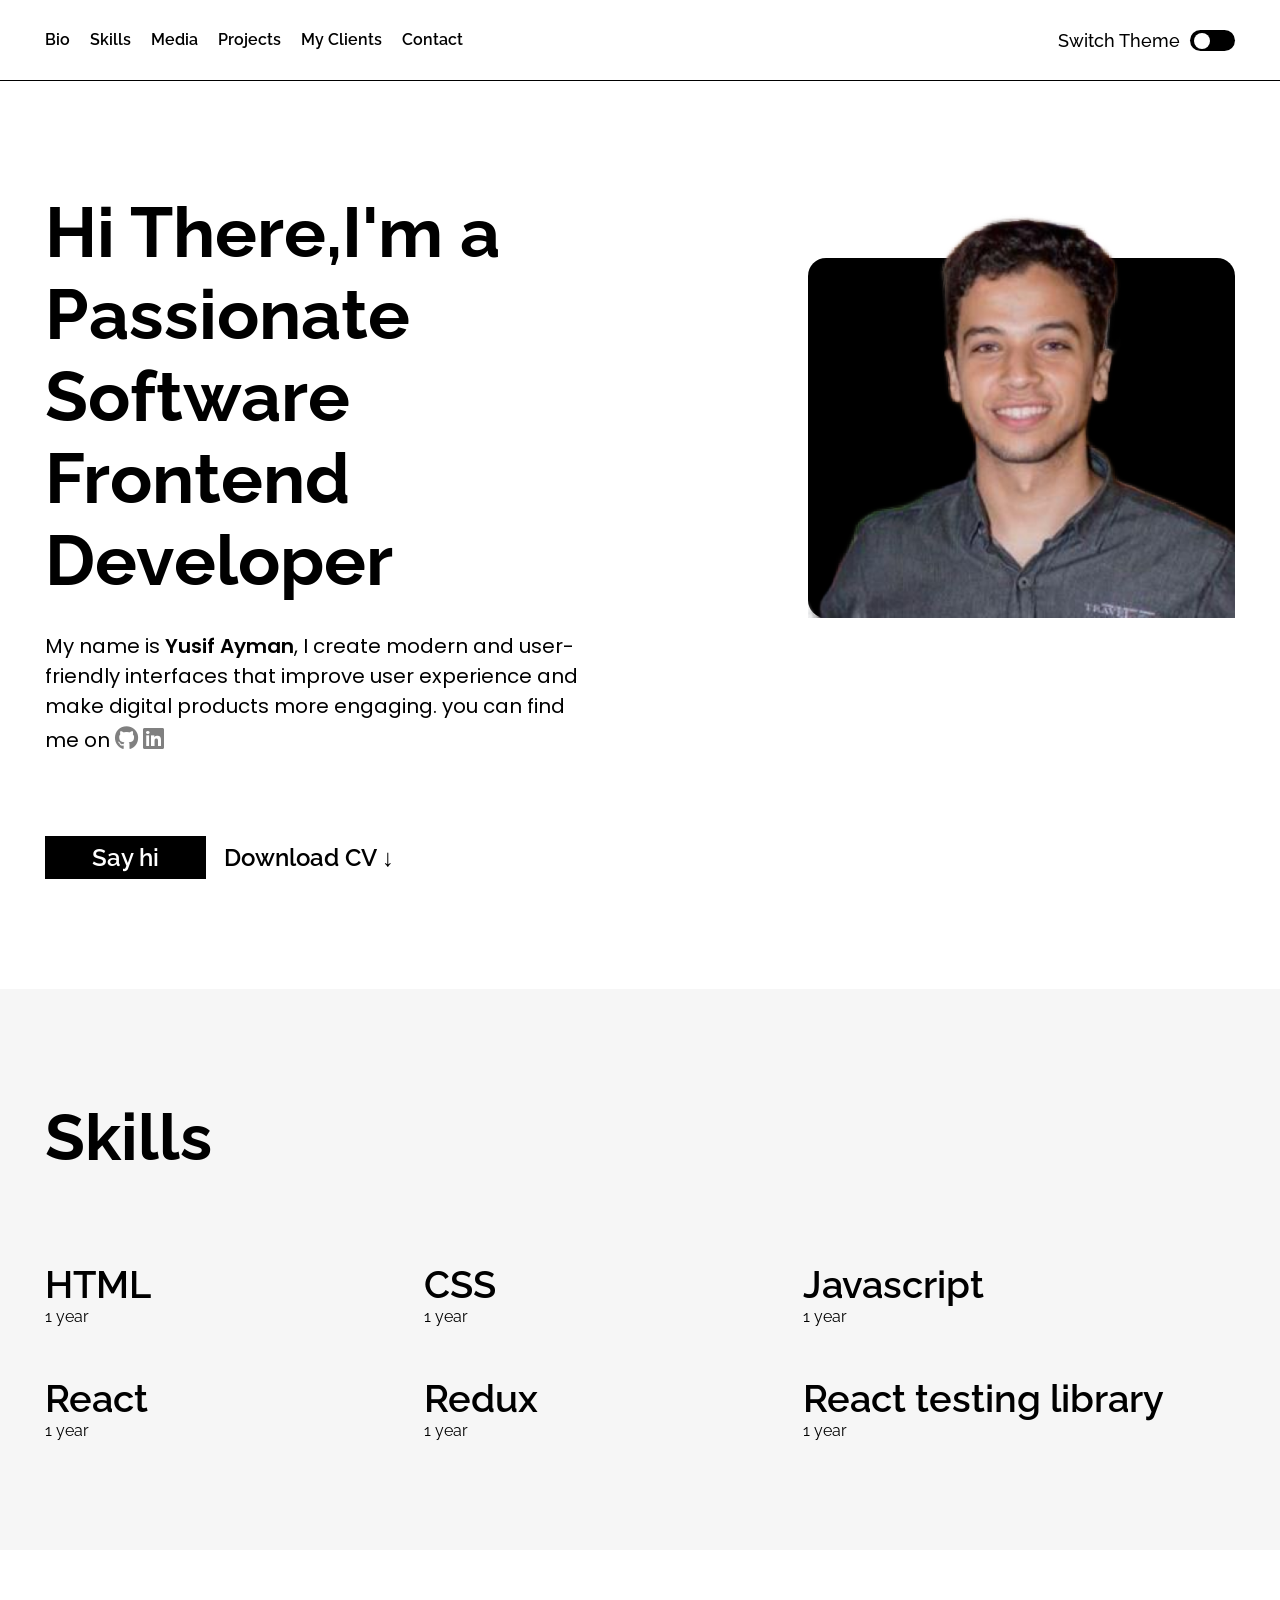
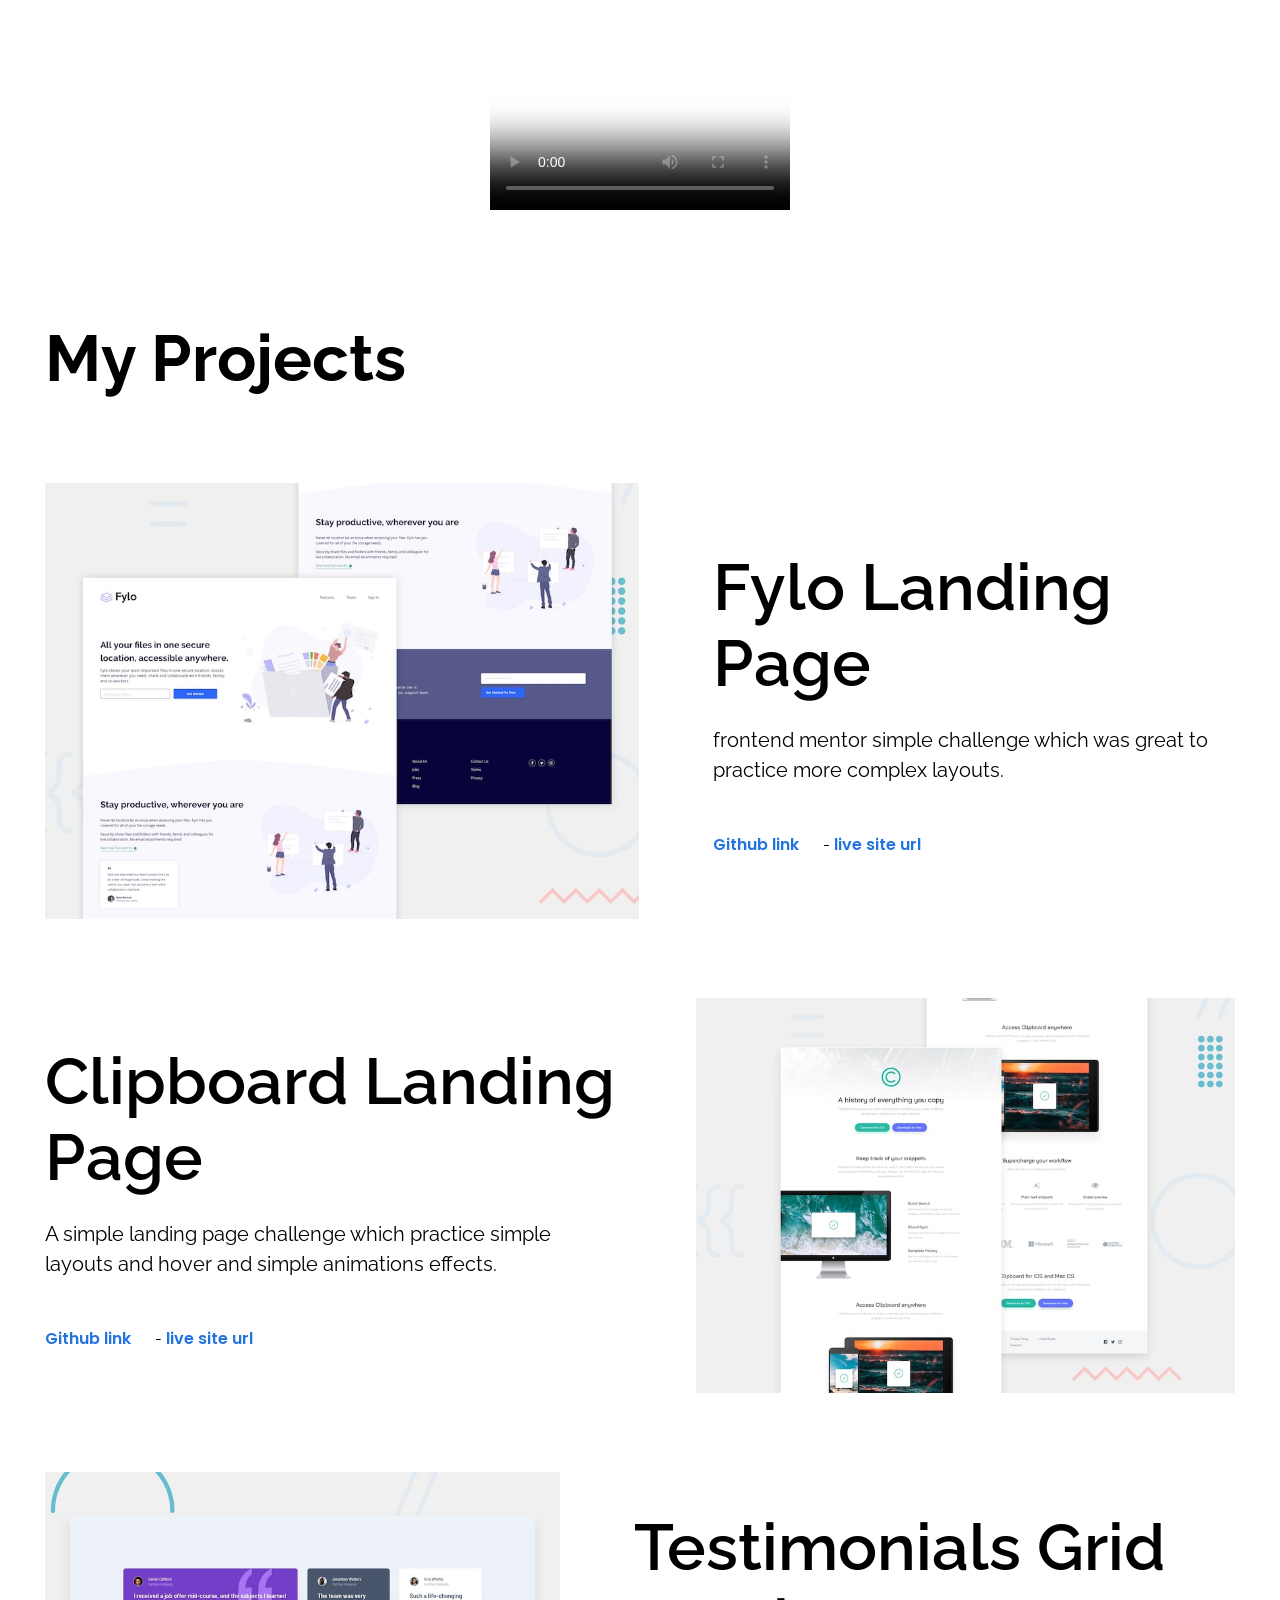
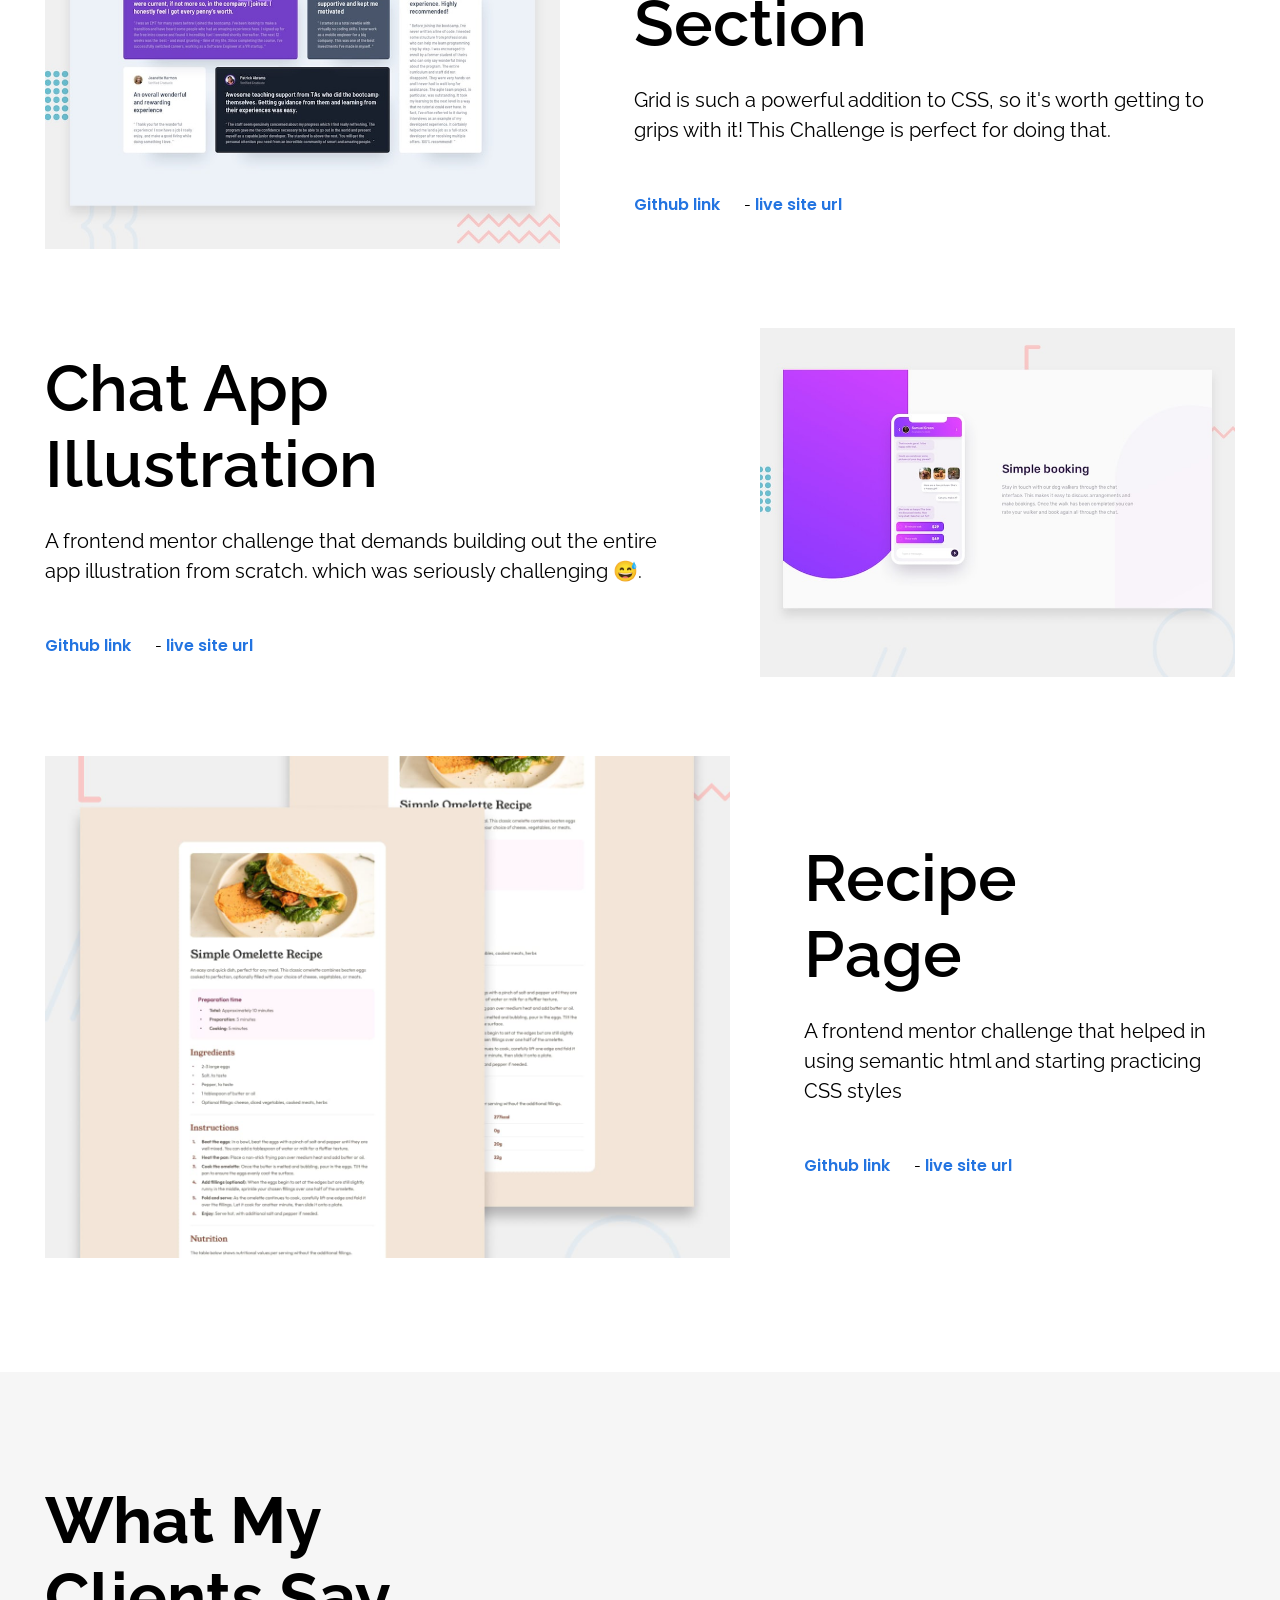
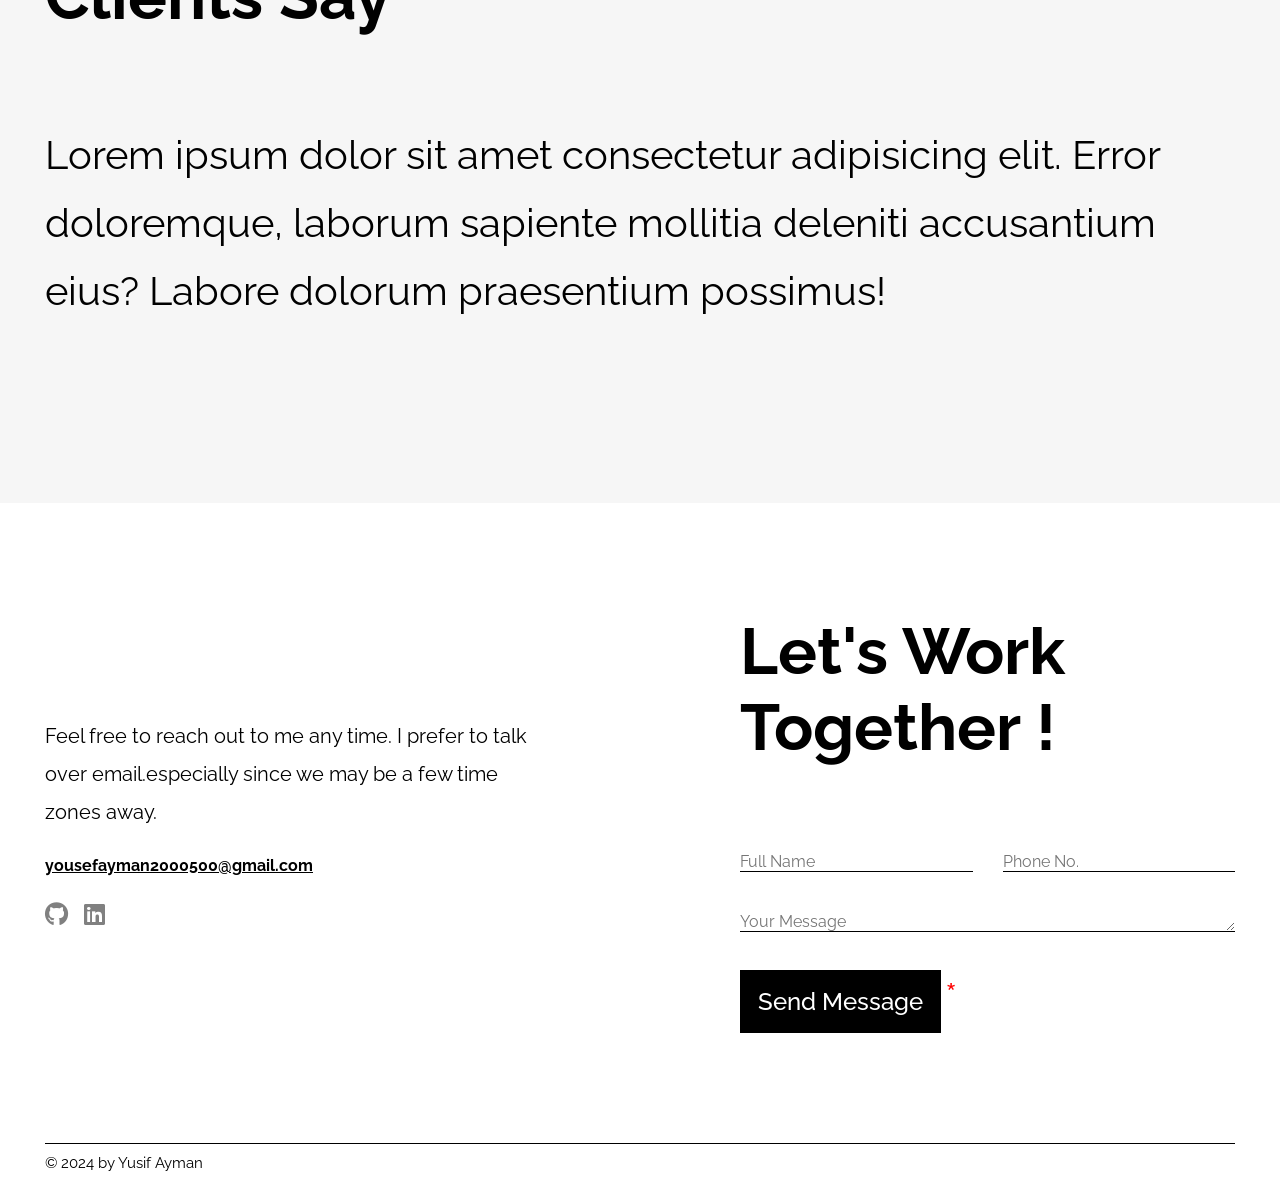
==== index.html @ 58605117 "updating the projects" ====
<!DOCTYPE html>
<html lang="en">
  <head>
    <meta charset="UTF-8" />
    <meta name="viewport" content="width=device-width, initial-scale=1.0" />
    <!-- Google fonts  -->
    <link
      href="https://fonts.googleapis.com/css2?family=Poppins:wght@400;600&family=Raleway:wght@400;500;600;700&display=swap"
      rel="stylesheet"
    />
    <!-- Font Awesome -->
    <link
      rel="stylesheet"
      href="https://cdnjs.cloudflare.com/ajax/libs/font-awesome/6.0.0-beta3/css/all.min.css"
    />
    <link rel="stylesheet" href="./styles/style.css" />
    <title>Yusif Ayman</title>
  </head>
  <body>
    <div class="container">
      <!-- Background Video Start  -->
      <video class="video__loop" loop autoplay muted>
        <source src="video-loop.mp4" type="video/mp4" />
      </video>
      <!-- Background Video End  -->
      <!-- Header Start  -->
      <div class="header">
        <label for="menu" class="burger-menu">
          <div class="burger-menu__bar"></div>
          <div class="burger-menu__bar"></div>
          <div class="burger-menu__bar"></div>
        </label>
        <input id="menu" class="burger-menu__checkbox" type="checkbox" />
        <nav class="navigation">
          <ul class="navigation__list">
            <li>
              <a class="navigation__link navigation__bio" href="#bio">Bio</a>
            </li>
            <li>
              <a class="navigation__link navigation__skills" href="#skills"
                >Skills</a
              >
            </li>
            <li>
              <a class="navigation__link navigation__media" href="#media"
                >Media</a
              >
            </li>
            <li>
              <a class="navigation__link navigation__projects" href="#projects"
                >Projects</a
              >
            </li>
            <li>
              <a class="navigation__link navigation__clients" href="#clients"
                >My Clients</a
              >
            </li>
            <li>
              <a class="navigation__link navigation__contact" href="#contact"
                >Contact</a
              >
            </li>
          </ul>
        </nav>
        <div class="toggle">
          <h3 class="toggle-title">Switch Theme</h3>
          <input
            type="checkbox"
            name="toggle checkbox"
            id="label"
            class="toggle__checkbox"
          />
          <label for="label" class="toggle__label"></label>
        </div>
      </div>
      <!-- Header End  -->
      <!-- Bio Start -->
      <section id="bio" class="bio section">
        <div class="bio-data">
          <h1 class="bio__heading">
            Hi There,I'm a Passionate Software Frontend Developer
          </h1>
          <p class="bio__objective">
            My name is <span class="bio__name">Yusif Ayman</span>, I create
            modern and user-friendly interfaces that improve user experience and
            make digital products more engaging. you can find me on
            <a
              target="_blank"
              href="https://github.com/Yussif20"
              class="link__github"
            >
              <i class="fab fa-github"></i>
            </a>
            <a
              target="_blank"
              href="https://www.linkedin.com/in/yussif-ayman/"
              class="link__linkedin"
              ><i class="fab fa-linkedin"></i
            ></a>
          </p>
          <div class="bio__buttons">
            <a href="#contact" class="bio__links say-hi-link">Say hi</a>
            <a href="#" class="bio__links find-out-link"
              >Download CV <span class="bio__arrow">↓</span></a
            >
          </div>
        </div>
        <div class="bio__pic-content">
          <img src="images/yussif.png" alt="image of Yusif " class="bio__pic" />
        </div>
      </section>
      <!-- Bio End -->
      <!-- Skills Start -->
      <section id="skills" class="skills section section--with-bg">
        <h2 class="h2__heading">Skills</h2>
        <ul class="skills__list">
          <li class="skills__item">
            <h2 class="skills__title">HTML</h2>
            <span class="Skills__years">1 year</span>
          </li>
          <li class="skills__item">
            <h2 class="skills__title">CSS</h2>
            <span class="Skills__years">1 year</span>
          </li>
          <li class="skills__item">
            <h2 class="skills__title">Javascript</h2>
            <span class="Skills__years">1 year</span>
          </li>
          <li class="skills__item">
            <h2 class="skills__title">React</h2>
            <span class="Skills__years">1 year</span>
          </li>
          <li class="skills__item">
            <h2 class="skills__title">Redux</h2>
            <span class="Skills__years">1 year</span>
          </li>
          <li class="skills__item">
            <h2 class="skills__title">React testing library</h2>
            <span class="Skills__years">1 year</span>
          </li>
        </ul>
      </section>
      <!-- Skills End -->
      <!-- Media Start -->
      <section id="media" class="media section">
        <video class="media__video" poster="images/thumbnail.jpg" controls>
          <source src="/video.mp4" type="video/mp4" />
          Your browser does not support the video tag.
        </video>
      </section>
      <!-- Media End -->
      <!-- Projects Start -->
      <section id="projects" class="projects section">
        <h2 class="h2__heading">My Projects</h2>
        <div class="projects__data">
          <div class="project__data">
            <div class="project__pic-content">
              <img
                src="images/projects/fylo__landing-page.jpg"
                alt="project image"
                class="project__pic"
              />
            </div>
            <div class="project__info">
              <h3 class="project__title">Fylo Landing <br />Page</h3>
              <p class="project__description">
                frontend mentor simple challenge which was great to practice
                more complex layouts.
              </p>
              <a
                href="https://github.com/Yussif20/fylo-landing-page"
                target="_blank"
                class="project__link"
                >Github link</a
              >
              <span>-</span>
              <a
                href="https://yussif20.github.io/fylo-landing-page/"
                target="_blank"
                class="project__link"
                >live site url</a
              >
            </div>
          </div>
          <div class="project__data">
            <div class="project__info">
              <h3 class="project__title">
                Clipboard Landing <br />
                Page
              </h3>
              <p class="project__description">
                A simple landing page challenge which practice simple layouts
                and hover and simple animations effects.
              </p>
              <a
                href="https://github.com/Yussif20/Clipboard_Landing_Page"
                target="_blank"
                class="project__link"
                >Github link</a
              >
              <span>-</span>
              <a
                href="https://clipboard-landing-page-dazai.netlify.app/"
                target="_blank"
                class="project__link"
                >live site url</a
              >
            </div>
            <div class="project__pic-content">
              <img
                src="images/projects/clipboard__landing-page.jpg"
                alt="project image"
                class="project__pic"
              />
            </div>
          </div>
          <div class="project__data">
            <div class="project__pic-content">
              <img
                src="images/projects/testimonials__section.jpg"
                alt="project image"
                class="project__pic"
              />
            </div>
            <div class="project__info">
              <h3 class="project__title">Testimonials Grid <br />Section</h3>
              <p class="project__description">
                Grid is such a powerful addition to CSS, so it's worth getting
                to grips with it! This Challenge is perfect for doing that.
              </p>
              <a
                href="https://github.com/Yussif20/testimonials-grid-section"
                target="_blank"
                class="project__link"
                >Github link</a
              >
              <span>-</span>
              <a
                href="https://yussif20.github.io/testimonials-grid-section/"
                target="_blank"
                class="project__link"
                >live site url</a
              >
            </div>
          </div>
          <div class="project__data">
            <div class="project__info">
              <h3 class="project__title">
                Chat App <br />
                Illustration
              </h3>
              <p class="project__description">
                A frontend mentor challenge that demands building out the entire
                app illustration from scratch. which was seriously challenging
                😅.
              </p>
              <a
                href="https://github.com/Yussif20/chat-app-illustration"
                target="_blank"
                class="project__link"
                >Github link</a
              >
              <span>-</span>
              <a
                href="https://yussif20.github.io/chat-app-illustration/"
                target="_blank"
                class="project__link"
                >live site url</a
              >
            </div>
            <div class="project__pic-content">
              <img
                src="images/projects/chat__app.jpg"
                alt="project image"
                class="project__pic"
              />
            </div>
          </div>
          <div class="project__data">
            <div class="project__pic-content">
              <img
                src="images/projects/recipe__page.jpg"
                alt="project image"
                class="project__pic"
              />
            </div>
            <div class="project__info">
              <h3 class="project__title">Recipe <br />Page</h3>
              <p class="project__description">
                A frontend mentor challenge that helped in using semantic html
                and starting practicing CSS styles
              </p>
              <a
                href="https://github.com/Yussif20/Recipe_page"
                target="_blank"
                class="project__link"
                >Github link</a
              >
              <span>-</span>
              <a
                href="https://recipe-page-dazai.netlify.app/"
                target="_blank"
                class="project__link"
                >live site url</a
              >
            </div>
          </div>
        </div>
      </section>
      <!-- Projects End -->
      <!--  Clients Start -->
      <section id="clients" class="clients section section--with-bg">
        <h2 class="h2__heading">What My <br />Clients Say</h2>
        <div class="clients__opinions">
          <div class="clients__wrapper">
            <p class="clients__opinion">
              Lorem ipsum dolor sit amet consectetur adipisicing elit. Error
              doloremque, laborum sapiente mollitia deleniti accusantium eius?
              Labore dolorum praesentium possimus!
            </p>
            <p class="clients__opinion">
              Lorem ipsum dolor sit amet consectetur adipisicing elit.
              Consequuntur animi, delectus laudantium officia, repudiandae
              inventore omnis sunt saepe debitis eos minima, porro eum mollitia
              ex.
            </p>
            <p class="clients__opinion">
              Lorem ipsum dolor sit amet consectetur adipisicing elit. Optio
              ullam ex at temporibus, eius accusantium, reiciendis obcaecati
              esse possimus, non numquam sunt voluptate. Repudiandae laboriosam
              perferendis temporibus obcaecati?
            </p>
          </div>
        </div>
      </section>
      <!--  Clients End -->
      <!-- Contact Start -->
      <section id="contact" class="contact section">
        <div>
          <p class="contact__description">
            Feel free to reach out to me any time. I prefer to talk over
            email.especially since we may be a few time zones away.
          </p>
          <a
            target="_blank"
            class="contact__email"
            href="mailto:yousefayman2000500@gmail.com"
            >yousefayman2000500@gmail.com</a
          >
          <div class="contact__socials">
            <a
              target="_blank"
              href="https://github.com/Yussif20"
              class="contact__social link__github"
              ><i class="fab fa-github"></i
            ></a>
            <a
              target="_blank"
              href="https://www.linkedin.com/in/yussif-ayman/"
              class="contact__social link__linkedin"
              ><i class="fab fa-linkedin"></i
            ></a>
          </div>
        </div>
        <div class="contact__formContent">
          <h2 class="h2__heading">
            Let's Work <br />
            Together !
          </h2>
          <form action="results.html">
            <div class="contact__inputs">
              <input
                required
                name="fullName"
                type="text"
                class="contact__input"
                placeholder="Full Name"
              />
              <input
                required
                name="telephone"
                type="tel"
                class="contact__input"
                placeholder="Phone No."
                pattern="[0-9]{3}-[0-9]{2}-[0-9]{3}"
              />
            </div>
            <textarea
              required
              class="contact__input contact__textarea"
              name="description"
              id="description"
              rows="1"
              placeholder="Your Message"
            ></textarea>
            <input type="submit" class="contact__button" value="Send Message" />
          </form>
        </div>
      </section>
      <!-- Contact End -->
      <!-- Footer Start -->
      <footer class="footer">&copy; 2024 by Yusif Ayman</footer>
      <!-- Footer End -->
    </div>
  </body>
</html>
---- styles/style.css ----
:root {
  --container-width: 119rem;
  --gutter: 2rem;
  --color-black: #000;
  --color-white: #fff;
  --color-blue: #2374e1;
  --color-light-blue: #1d9bf0;
  --color-dark-blue: #0a66c2;
  --color-darker-blue: #143ce8;
  --color-red: #ff0000;
  --color-green: #03a696;
  --color-grey: #f6f6f6;
  --color-dark-green: #42959b;
  --color-linkedin: #0a66c2;
  --color-github: #171515;
  --color-background: var(--color-white);
  --color-text: var(--color-black);
  --color-box-img: var(--color-black);
  --color-link-bg: var(--color-black);
  --color-input-border: var(--color-black);
  --font-family-raleway: "Raleway", sans-serif;
  --font-family-poppins: "Poppins", sans-serif;
  --font-weight-regular: 400;
  --font-weight-medium: 500;
  --font-weight-semi-bold: 600;
  --font-weight-bold: 700;
  --font-size-70: 7rem;
  --font-size-65: 6.5rem;
  --font-size-40: 4rem;
  --font-size-38: 3.8rem;
  --font-size-24: 2.4rem;
  --font-size-22: 2.2rem;
  --font-size-20: 2rem;
  --font-size-18: 1.8rem;
  --font-size-15: 1.5rem;
  --transition-timing: 0.3s;
}

* {
  margin: 0;
  padding: 0;
  font: inherit;
}

*,
*::after,
*::before {
  box-sizing: border-box;
}

html {
  font-size: 62.5%;
  scroll-behavior: smooth;
  scroll-padding-top: 11rem;
}

body {
  font-size: 1.6rem;
  background-color: var(--color-background);
  color: var(--color-text);
  font-family: var(--font-family-raleway);
  overflow-x: hidden; /*to hide the horizontal scrolling */
}

a {
  color: inherit;
  text-decoration: none;
  display: inline-block;
}

img {
  max-width: 100%;
}

button,
[type=submit] {
  cursor: pointer;
  border: 0;
  background-color: transparent;
}

ol,
ul {
  list-style: none;
}

::-webkit-scrollbar {
  width: 10px;
}

::-webkit-scrollbar-track {
  background: var(--color-background);
}

::-webkit-scrollbar-thumb {
  background: var(--color-text);
}

::-webkit-scrollbar-thumb:hover {
  background: #555;
}

.section {
  position: relative;
  display: grid;
  grid-template-columns: repeat(2, auto);
  align-items: start;
}

.section--with-bg {
  padding: 11rem 0;
}

.section--with-bg::before {
  content: "";
  position: absolute;
  width: 100vw; /*  To make it take the full width  */
  height: 100%;
  background-color: var(--color-grey);
  justify-self: center;
  z-index: -1;
}

.h2__heading {
  grid-column: 1/-1;
  font-size: var(--font-size-65);
  font-weight: var(--font-weight-bold);
  margin-bottom: 8.7rem;
}

.container {
  display: grid;
  row-gap: 11rem;
  margin: 0 auto;
  max-width: calc(var(--container-width) + var(--gutter) + var(--gutter));
  padding-inline: var(--gutter);
}

.video__loop {
  position: fixed;
  top: 0;
  left: 0;
  min-width: 100%;
  min-height: 100%;
  opacity: 0.08;
  z-index: -2;
}

.header {
  position: sticky;
  top: 0;
  z-index: 1;
  padding: 3rem 0; /* #NOTE: It makes more sense to give the padding the parent than each children element*/
  display: flex;
  justify-content: center; /* #NOTE: it fix the bug of the border not taking the full width as it centers it  */
}

.header::before {
  position: absolute;
  content: "";
  top: 0;
  height: 100%;
  width: 100vw;
  border-bottom: 0.1rem solid var(--color-input-border);
  z-index: -1;
  background-color: var(--color-background);
}

.navigation__list {
  display: flex;
  gap: 2rem;
}

.navigation__link:link,
.navigation__link:visited {
  font-weight: var(--font-weight-semi-bold);
}

.navigation__link:hover,
.navigation__link:active {
  text-decoration: underline;
  color: var(--color-text);
}

.container:has(#bio:target) .navigation__bio,
.container:has(#skills:target) .navigation__skills,
.container:has(#media:target) .navigation__media,
.container:has(#projects:target) .navigation__projects,
.container:has(#clients:target) .navigation__clients,
.container:has(#contact:target) .navigation__contact {
  color: var(--color-blue);
  text-decoration: underline;
  font-weight: var(--font-weight-bold);
}

.burger-menu__checkbox {
  display: none;
}

/* Toggle */
.toggle {
  display: flex;
  gap: 1rem;
  margin-left: auto;
}

.toggle-title {
  font-size: var(--font-size-18);
  font-weight: var(--font-weight-medium);
}

.toggle__checkbox {
  display: none;
}

.toggle__label {
  position: relative;
  display: block;
  background-color: var(--color-black);
  width: 4.5rem;
  height: 2.1rem;
  border-radius: 1.5rem;
  cursor: pointer;
  padding: 0.3rem 0.4rem;
  transition: 0.3s;
}

.toggle__label::after {
  content: "";
  transition: 0.3s;
  display: block;
  width: 1.6rem;
  height: 1.6rem;
  border-radius: 50%;
  background-color: var(--color-white);
}

.toggle__checkbox:checked + .toggle__label {
  background-color: var(--color-white);
}

.toggle__checkbox:checked + .toggle__label::after {
  background-color: var(--color-green);
  transform: translateX(2.1rem);
}

.bio {
  -moz-column-gap: 7.4rem;
       column-gap: 7.4rem;
  grid-template-columns: 1fr 1fr;
}

.bio__heading {
  font-size: var(--font-size-70);
  font-weight: var(--font-weight-bold);
}

.bio__objective {
  font-family: var(--font-family-poppins);
  font-size: var(--font-size-20);
  font-weight: var(--font-weight-regular);
  margin: 3rem 0 8rem;
}

.bio__name {
  font-weight: var(--font-weight-semi-bold);
}

.link__github,
.link__linkedin {
  font-size: var(--font-size-24);
  color: gray;
}

.link__github:hover {
  color: var(--color-github);
}

.link__linkedin:hover {
  color: var(--color-linkedin);
}

.bio__links {
  font-size: 2.4rem;
  font-weight: var(--font-weight-semi-bold);
}

.say-hi-link {
  background-color: var(--color-link-bg);
  color: var(--color-white);
  padding: 0.7rem 4.7rem;
}

.find-out-link {
  padding: 0.7rem 0;
  margin-inline-start: 1.4rem;
}

/* Arrow Animation */
@keyframes jump {
  0% {
    transform: translateY(0.5rem);
  }
  35% {
    transform: translateY(-0.5rem);
  }
  70% {
    transform: translateY(0);
  }
  100% {
    transform: translateY(0);
  }
}
.bio__arrow {
  display: inline-block;
  animation: jump 1s infinite alternate ease-in-out;
}

.bio__pic-content {
  display: flex;
  position: relative;
  align-items: flex-end;
  justify-self: end;
}

.bio__pic-content::after {
  content: "";
  position: absolute;
  width: 100%;
  height: 36rem;
  background-color: var(--color-box-img);
  box-shadow: 2.17543px 8.7017px 38.0699 rgba(0, 0, 0, 0.15);
  border-radius: 1.8rem;
  z-index: -1;
}

.bio__pic {
  width: 42.7rem;
}

.skills__list {
  display: grid;
  grid-template-columns: repeat(3, 1fr);
  row-gap: 5rem;
}

.skills__title {
  font-size: var(--font-size-38);
  font-weight: var(--font-weight-semi-bold);
}

.skills__years {
  display: inline-block;
  font-weight: var(--font-weight-regular);
  margin-top: 1rem;
}

.skills__item {
  transition: var(--transition-timing);
  -webkit-user-select: none;
     -moz-user-select: none;
          user-select: none;
}

.skills__item:hover {
  text-shadow: 0 0 2px var(--color-green);
}

.media {
  align-items: center;
  justify-content: center;
}

.media__video {
  max-width: 100%;
}

.project__data {
  display: flex;
  gap: 7.4rem;
}

.project__data:not(:last-child) {
  margin-bottom: 7.5rem;
}

.project__pic {
  box-shadow: 0 0 0.5 rgba(0, 0, 0, 0.2);
}

.project__info {
  align-self: center;
}

.project__title {
  font-size: var(--font-size-65);
  font-weight: var(--font-weight-semi-bold);
}

.project__description {
  font-size: var(--font-size-20);
  line-height: 1.5;
  margin: 2.4rem 0;
}

.project__link {
  color: var(--color-blue);
  font-family: var(--font-family-poppins);
  font-weight: var(--font-weight-semi-bold);
  margin-top: 2.3rem;
}

.project__link:hover,
.project__link:active {
  text-decoration: underline;
}

.project__link::after {
  content: "";
  display: inline-block;
  background-image: url(images/external-icon.png);
  width: 1.4rem;
  height: 1.4rem;
  background-size: contain;
  margin-left: 0.6rem;
}

.clients__opinions {
  grid-column: 1/-1;
  font-size: var(--font-size-40);
  line-height: 1.7;
}

.clients__wrapper {
  display: flex;
  overflow-x: auto;
  scroll-snap-type: x mandatory;
}

.clients__opinion {
  flex-basis: 100%;
  flex-shrink: 0;
  scroll-snap-align: start;
}

.contact {
  display: grid;
  grid-template-columns: repeat(2, 1fr);
  -moz-column-gap: 20rem;
       column-gap: 20rem;
  row-gap: 0;
  align-items: center;
}

.contact__description {
  font-size: var(--font-size-20);
  line-height: 1.9;
}

.contact__email {
  text-decoration: underline;
  font-weight: var(--font-weight-bold);
  margin: 2.5rem 0;
}

.contact__socials {
  display: flex;
  gap: 1.6rem;
}

.contact__inputs {
  display: flex;
  gap: 3rem;
}

.contact__input {
  border: 0;
  outline: 0;
  background-color: transparent;
  border-bottom: 1px solid var(--color-input-border);
  flex: 1;
}

.contact__textarea {
  margin-top: 4rem;
  width: 100%;
}

.contact__button {
  font-size: var(--font-size-24);
  font-weight: var(--font-weight-medium);
  background-color: var(--color-link-bg);
  color: var(--color-white);
  padding: 1.7rem 1.8rem;
  margin-top: 3.4rem;
}

form:invalid::after {
  content: "*";
  color: var(--color-red);
  font-size: var(--font-size-38);
}

.footer {
  font-size: var(--font-size-15);
  padding: 1rem 0;
  border-top: 0.1rem solid var(--color-black);
}

html:has(.toggle__checkbox:checked) {
  --color-background: var(--color-black);
  --color-text: var(--color-white);
  --color-box-img: var(--color-green);
  --color-link-bg: var(--color-green);
  --color-grey: #080808;
  --color-input-border: var(--color-white);
  --color-github: #fafafa;
}

@media (max-width: 1000px) {
  html {
    font-size: 8px;
  }
}
@media (max-width: 767px) {
  .container {
    row-gap: 8rem;
  }
  .section {
    grid-template-columns: 1fr;
  }
  .bio__pic-content {
    grid-row: 1;
    justify-self: center;
    margin-bottom: 4rem;
  }
  .skills__list {
    grid-template-columns: repeat(2, 1fr);
  }
  .project__data {
    flex-direction: column;
    align-items: center;
    justify-items: center;
  }
  .project__data:not(:last-child) {
    margin-bottom: 6rem;
  }
  .project__pic-content {
    order: -1;
  }
  .project__info {
    text-align: center;
  }
  .clients__opinions {
    font-size: var(--font-size-24);
  }
  .contact {
    row-gap: 6rem;
  }
  .contact__formContent {
    order: -1;
  }
}
@media (max-width: 576px) {
  .header {
    padding: 0;
  }
  .burger-menu {
    display: flex;
    flex-direction: column;
    cursor: pointer;
    gap: 0.75rem;
    align-self: center;
  }
  .burger-menu__bar {
    background-color: var(--color-text);
    width: 4.375rem;
    height: 0.4rem;
    transition: var(--transition-timing);
  }
  .header:has(.burger-menu__checkbox:checked) .burger-menu__bar:nth-child(1) {
    transform: translateY(10px) rotate(40deg);
  }
  .header:has(.burger-menu__checkbox:checked) .burger-menu__bar:nth-child(2) {
    visibility: hidden;
    opacity: 0;
  }
  .header:has(.burger-menu__checkbox:checked) .burger-menu__bar:nth-child(3) {
    transform: translateY(-7px) rotate(-40deg);
  }
  .navigation {
    position: absolute;
    background-color: var(--color-background);
    width: 100vw;
    padding: 3rem 0;
    border-bottom: 0.1rem solid var(--color-text);
    top: 0;
    z-index: -2;
    transition: var(--transition-timing);
  }
  .header:has(.burger-menu__checkbox:checked) .navigation {
    top: 100%;
  }
  .navigation__list {
    justify-content: center;
  }
  .toggle {
    padding: 3rem 0;
  }
  .bio__heading,
  .bio__objective {
    text-align: center;
  }
  .bio__buttons {
    display: flex;
    justify-content: space-around;
  }
}/*# sourceMappingURL=style.css.map */
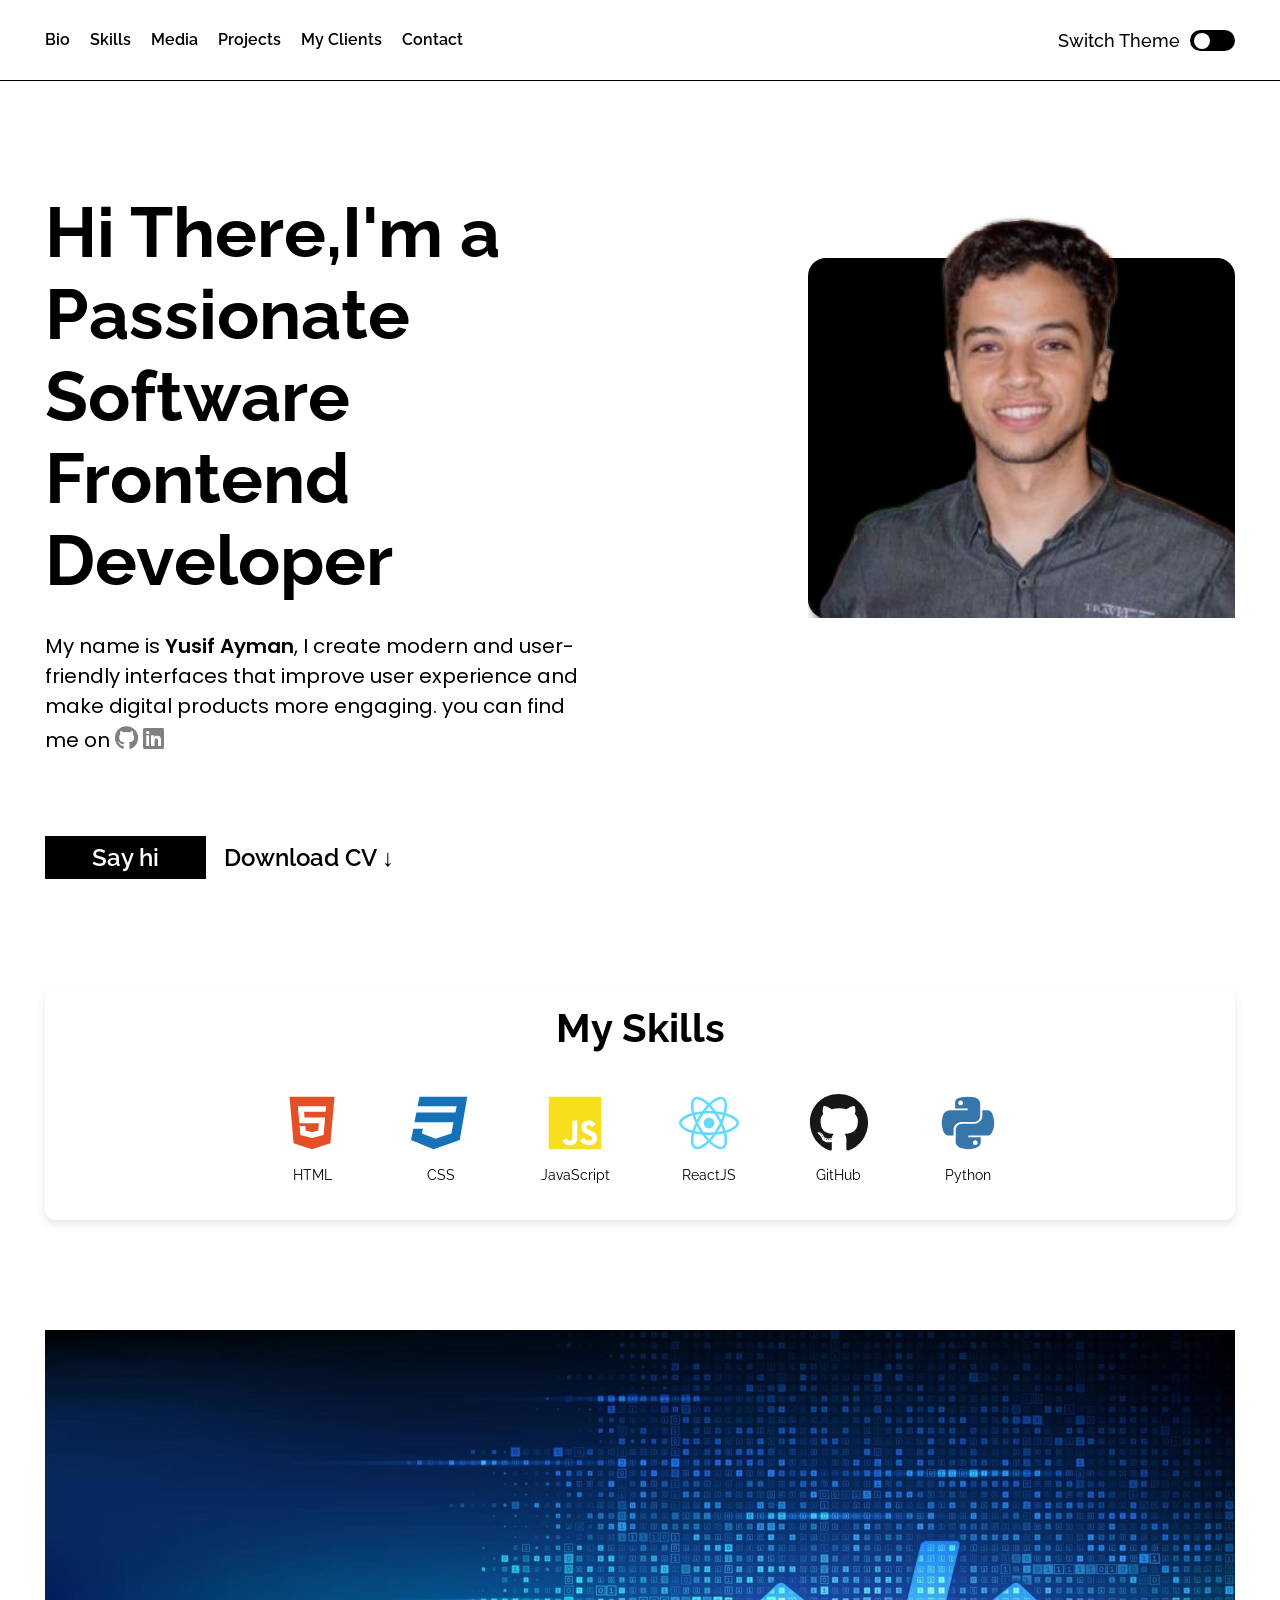
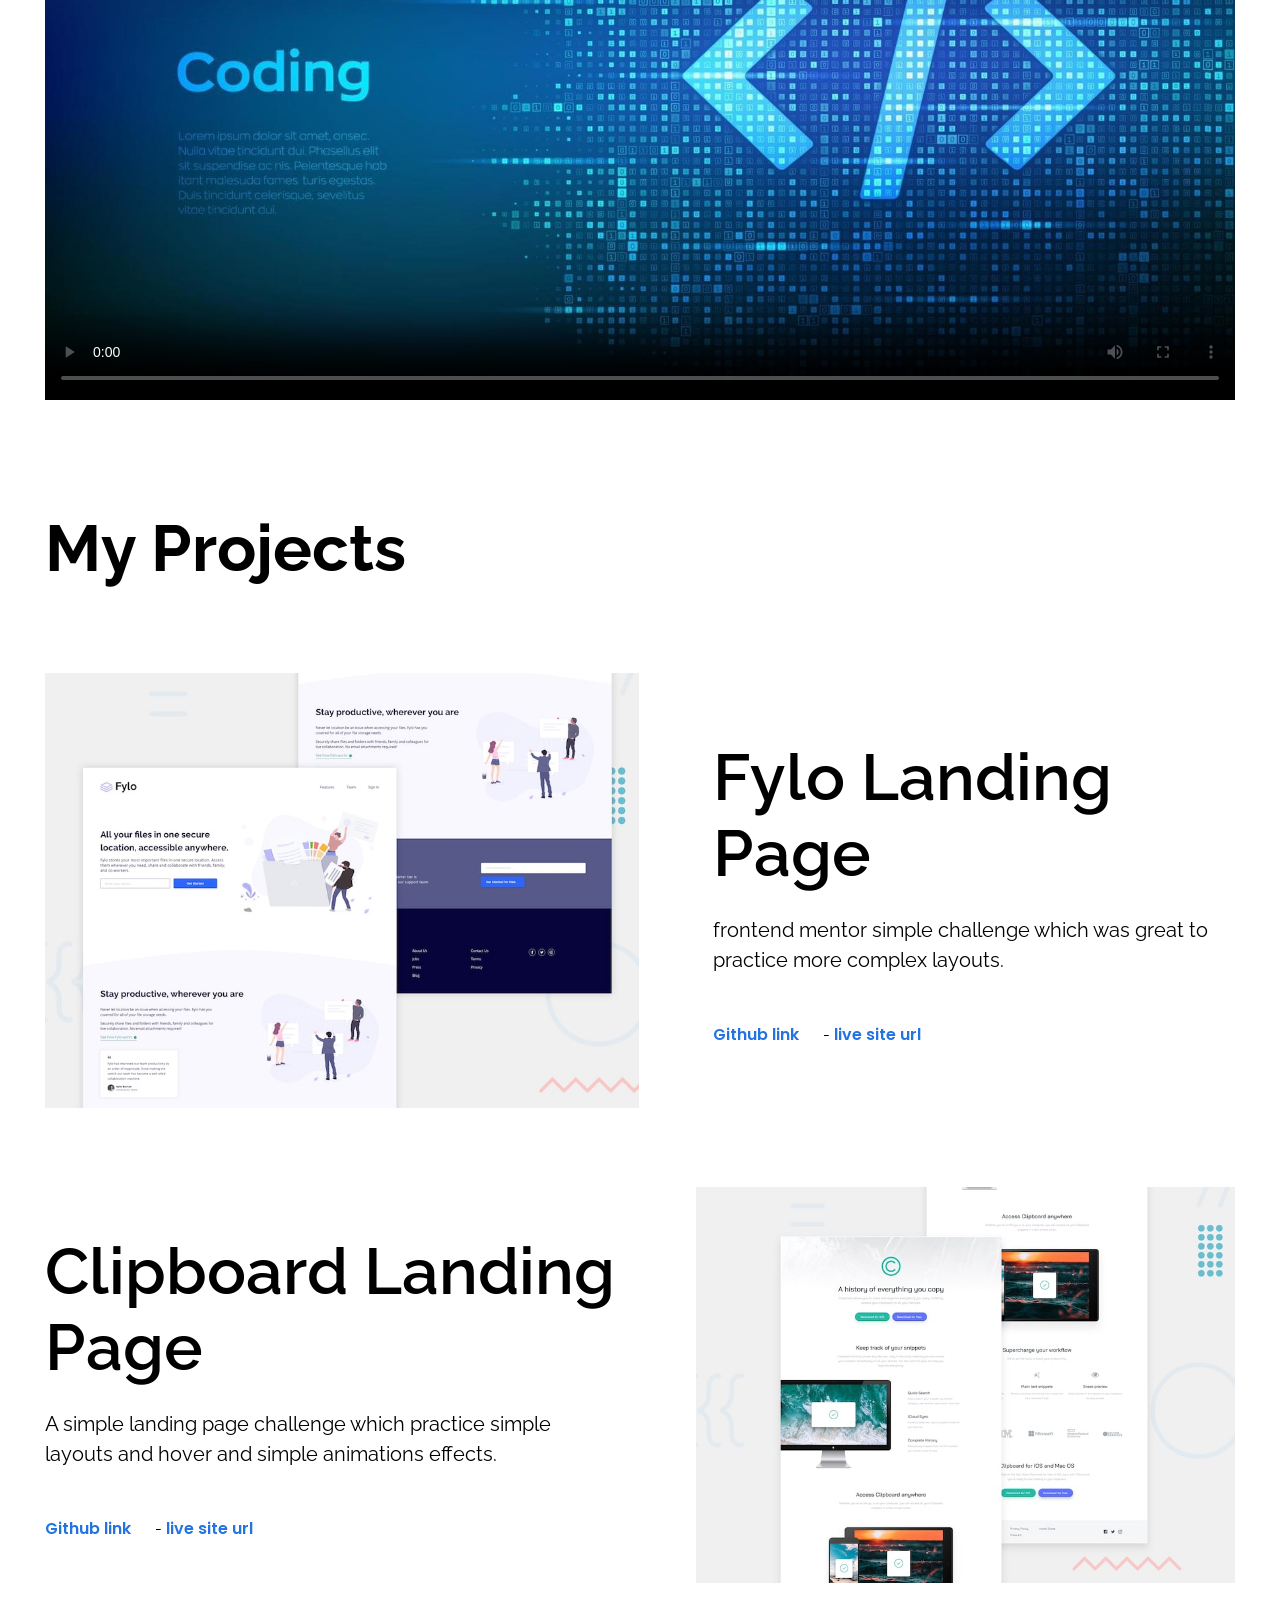
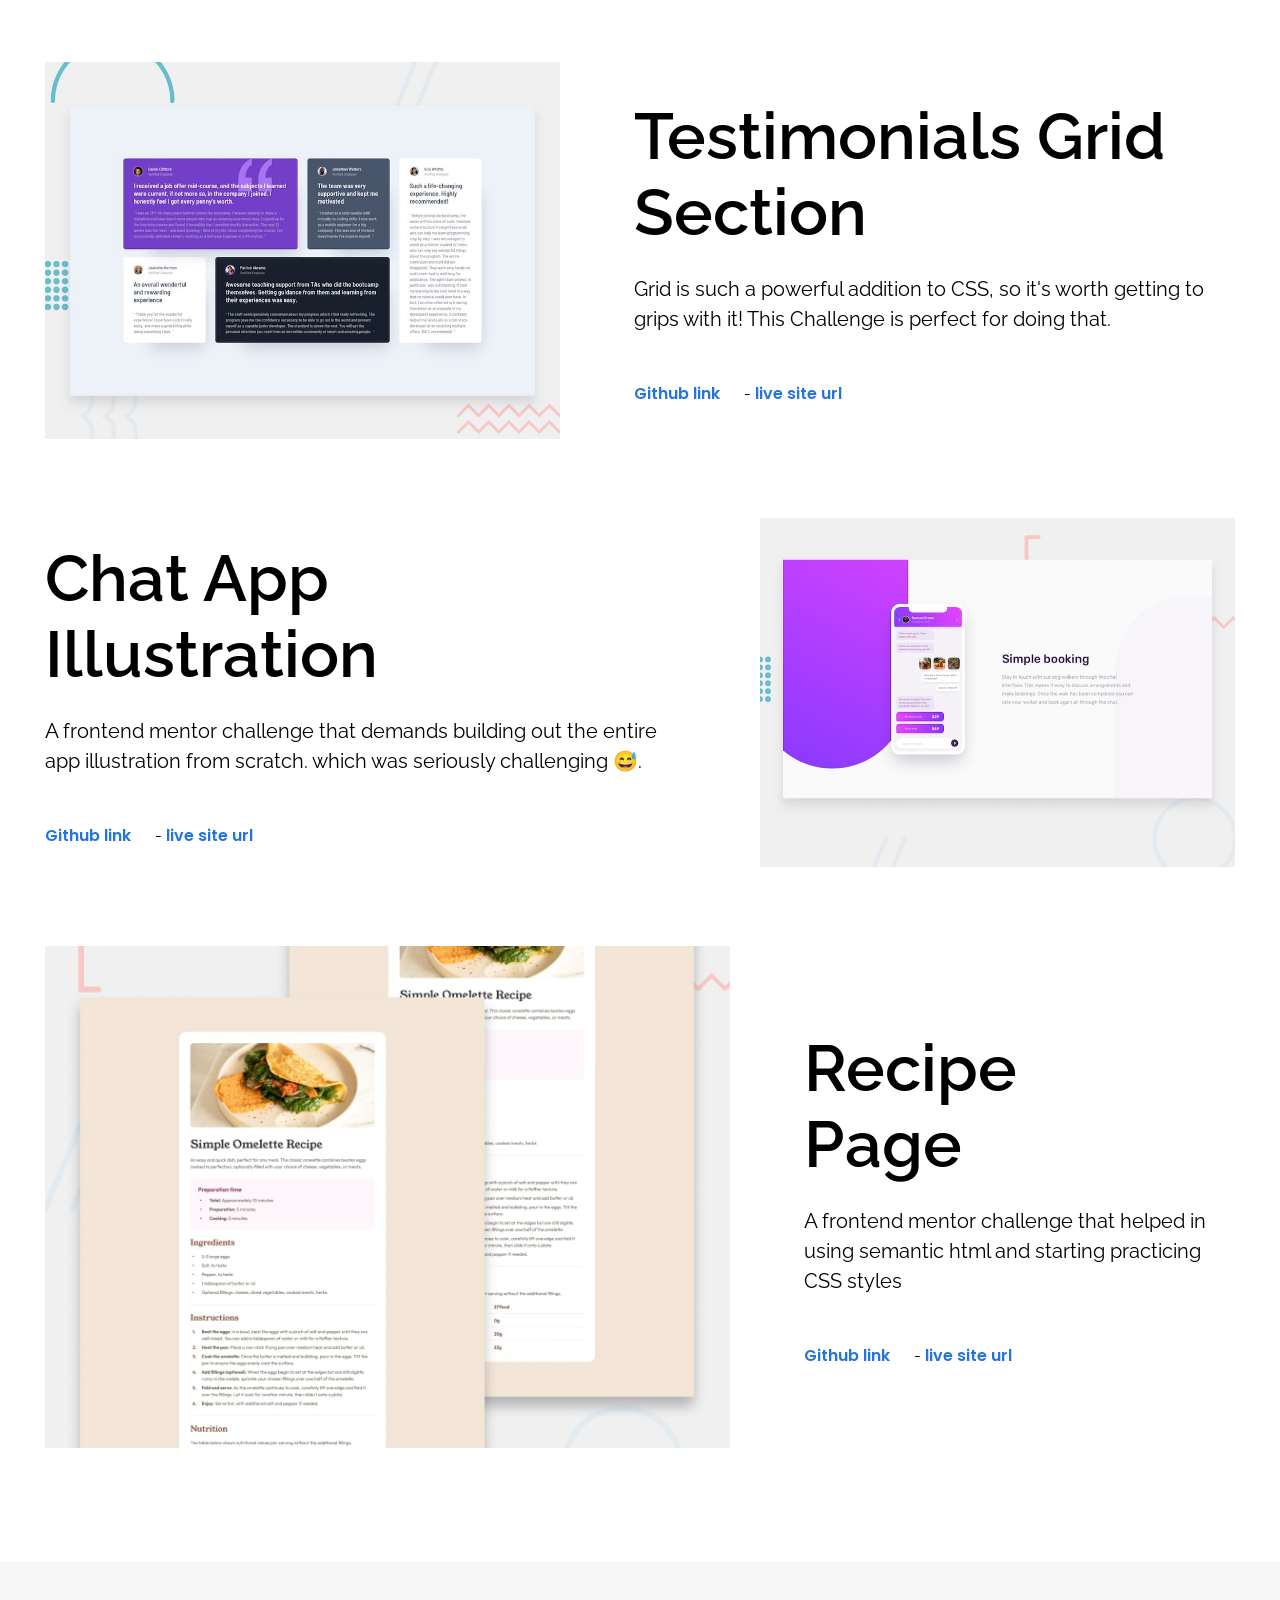
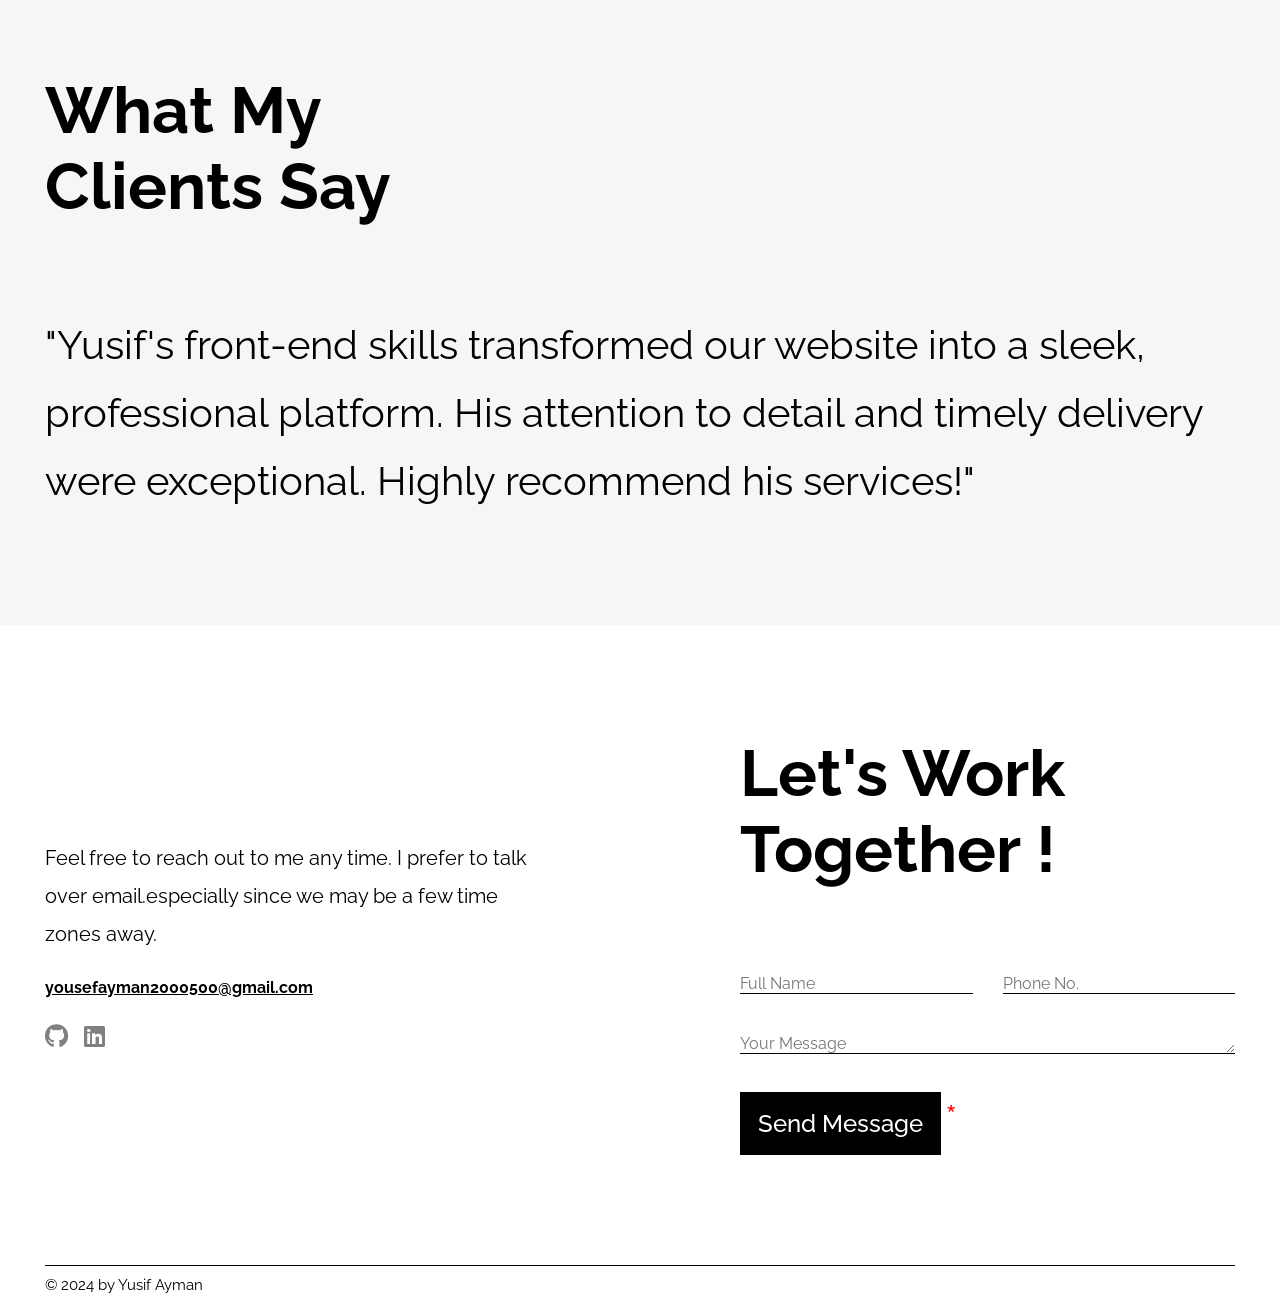
==== commit 7f6c96a5: "enhancing the skills section and change testimonials" ====
--- a/index.html
+++ b/index.html
@@ -112,7 +112,7 @@
       </section>
       <!-- Bio End -->
       <!-- Skills Start -->
-      <section id="skills" class="skills section section--with-bg">
+      <!-- <section id="skills" class="skills section section--with-bg">
         <h2 class="h2__heading">Skills</h2>
         <ul class="skills__list">
           <li class="skills__item">
@@ -140,6 +140,86 @@
             <span class="Skills__years">1 year</span>
           </li>
         </ul>
+      </section> -->
+      <section id="skills" class="skills-section">
+        <h2>My Skills</h2>
+        <div class="skills">
+          <div class="skill">
+            <svg
+              class="skill-html"
+              xmlns="http://www.w3.org/2000/svg"
+              viewBox="0 0 384 512"
+            >
+              <path
+                d="M0 32l34.9 395.8L191.5 480l157.6-52.2L384 32H0zm308.2
+              127.9H124.4l4.1 49.4h175.6l-13.6 148.4-97.9
+              27v.3h-1.1l-98.7-27.3-6-75.8h47.7L138 320l53.5 14.5 53.7-14.5
+              6-62.2H84.3L71.5 112.2h241.1l-4.4 47.7z"
+              />
+            </svg>
+            <p>HTML</p>
+          </div>
+          <div class="skill">
+            <svg
+              class="skill-css"
+              xmlns="http://www.w3.org/2000/svg"
+              viewBox="0 0 512 512"
+            >
+              <path
+                d="M480 32l-64 368-223.3 80L0 400l19.6-94.8h82l-8 40.6L210 390.2l134.1-44.4 18.8-97.1H29.5l16-82h333.7l10.5-52.7H56.3l16.3-82H480z"
+              />
+            </svg>
+            <p>CSS</p>
+          </div>
+          <div class="skill">
+            <svg
+              class="skill-javascript"
+              xmlns="http://www.w3.org/2000/svg"
+              viewBox="0 0 448 512"
+            >
+              <path
+                d="M0 32v448h448V32H0zm243.8 349.4c0 43.6-25.6 63.5-62.9 63.5-33.7 0-53.2-17.4-63.2-38.5l34.3-20.7c6.6 11.7 12.6 21.6 27.1 21.6 13.8 0 22.6-5.4 22.6-26.5V237.7h42.1v143.7zm99.6 63.5c-39.1 0-64.4-18.6-76.7-43l34.3-19.8c9 14.7 20.8 25.6 41.5 25.6 17.4 0 28.6-8.7 28.6-20.8 0-14.4-11.4-19.5-30.7-28l-10.5-4.5c-30.4-12.9-50.5-29.2-50.5-63.5 0-31.6 24.1-55.6 61.6-55.6 26.8 0 46 9.3 59.8 33.7L368 290c-7.2-12.9-15-18-27.1-18-12.3 0-20.1 7.8-20.1 18 0 12.6 7.8 17.7 25.9 25.6l10.5 4.5c35.8 15.3 55.9 31 55.9 66.2 0 37.8-29.8 58.6-69.7 58.6z"
+              />
+            </svg>
+            <p>JavaScript</p>
+          </div>
+          <div class="skill">
+            <svg
+              class="skill-reactjs"
+              xmlns="http://www.w3.org/2000/svg"
+              viewBox="0 0 512 512"
+            >
+              <path
+                d="M418.2 177.2c-5.4-1.8-10.8-3.5-16.2-5.1 .9-3.7 1.7-7.4 2.5-11.1 12.3-59.6 4.2-107.5-23.1-123.3-26.3-15.1-69.2 .6-112.6 38.4-4.3 3.7-8.5 7.6-12.5 11.5-2.7-2.6-5.5-5.2-8.3-7.7-45.5-40.4-91.1-57.4-118.4-41.5-26.2 15.2-34 60.3-23 116.7 1.1 5.6 2.3 11.1 3.7 16.7-6.4 1.8-12.7 3.8-18.6 5.9C38.3 196.2 0 225.4 0 255.6c0 31.2 40.8 62.5 96.3 81.5 4.5 1.5 9 3 13.6 4.3-1.5 6-2.8 11.9-4 18-10.5 55.5-2.3 99.5 23.9 114.6 27 15.6 72.4-.4 116.6-39.1 3.5-3.1 7-6.3 10.5-9.7 4.4 4.3 9 8.4 13.6 12.4 42.8 36.8 85.1 51.7 111.2 36.6 27-15.6 35.8-62.9 24.4-120.5-.9-4.4-1.9-8.9-3-13.5 3.2-.9 6.3-1.9 9.4-2.9 57.7-19.1 99.5-50 99.5-81.7 0-30.3-39.4-59.7-93.8-78.4zM282.9 92.3c37.2-32.4 71.9-45.1 87.7-36 16.9 9.7 23.4 48.9 12.8 100.4-.7 3.4-1.4 6.7-2.3 10-22.2-5-44.7-8.6-67.3-10.6-13-18.6-27.2-36.4-42.6-53.1 3.9-3.7 7.7-7.2 11.7-10.7zM167.2 307.5c5.1 8.7 10.3 17.4 15.8 25.9-15.6-1.7-31.1-4.2-46.4-7.5 4.4-14.4 9.9-29.3 16.3-44.5 4.6 8.8 9.3 17.5 14.3 26.1zm-30.3-120.3c14.4-3.2 29.7-5.8 45.6-7.8-5.3 8.3-10.5 16.8-15.4 25.4-4.9 8.5-9.7 17.2-14.2 26-6.3-14.9-11.6-29.5-16-43.6zm27.4 68.9c6.6-13.8 13.8-27.3 21.4-40.6s15.8-26.2 24.4-38.9c15-1.1 30.3-1.7 45.9-1.7s31 .6 45.9 1.7c8.5 12.6 16.6 25.5 24.3 38.7s14.9 26.7 21.7 40.4c-6.7 13.8-13.9 27.4-21.6 40.8-7.6 13.3-15.7 26.2-24.2 39-14.9 1.1-30.4 1.6-46.1 1.6s-30.9-.5-45.6-1.4c-8.7-12.7-16.9-25.7-24.6-39s-14.8-26.8-21.5-40.6zm180.6 51.2c5.1-8.8 9.9-17.7 14.6-26.7 6.4 14.5 12 29.2 16.9 44.3-15.5 3.5-31.2 6.2-47 8 5.4-8.4 10.5-17 15.5-25.6zm14.4-76.5c-4.7-8.8-9.5-17.6-14.5-26.2-4.9-8.5-10-16.9-15.3-25.2 16.1 2 31.5 4.7 45.9 8-4.6 14.8-10 29.2-16.1 43.4zM256.2 118.3c10.5 11.4 20.4 23.4 29.6 35.8-19.8-.9-39.7-.9-59.5 0 9.8-12.9 19.9-24.9 29.9-35.8zM140.2 57c16.8-9.8 54.1 4.2 93.4 39 2.5 2.2 5 4.6 7.6 7-15.5 16.7-29.8 34.5-42.9 53.1-22.6 2-45 5.5-67.2 10.4-1.3-5.1-2.4-10.3-3.5-15.5-9.4-48.4-3.2-84.9 12.6-94zm-24.5 263.6c-4.2-1.2-8.3-2.5-12.4-3.9-21.3-6.7-45.5-17.3-63-31.2-10.1-7-16.9-17.8-18.8-29.9 0-18.3 31.6-41.7 77.2-57.6 5.7-2 11.5-3.8 17.3-5.5 6.8 21.7 15 43 24.5 63.6-9.6 20.9-17.9 42.5-24.8 64.5zm116.6 98c-16.5 15.1-35.6 27.1-56.4 35.3-11.1 5.3-23.9 5.8-35.3 1.3-15.9-9.2-22.5-44.5-13.5-92 1.1-5.6 2.3-11.2 3.7-16.7 22.4 4.8 45 8.1 67.9 9.8 13.2 18.7 27.7 36.6 43.2 53.4-3.2 3.1-6.4 6.1-9.6 8.9zm24.5-24.3c-10.2-11-20.4-23.2-30.3-36.3 9.6 .4 19.5 .6 29.5 .6 10.3 0 20.4-.2 30.4-.7-9.2 12.7-19.1 24.8-29.6 36.4zm130.7 30c-.9 12.2-6.9 23.6-16.5 31.3-15.9 9.2-49.8-2.8-86.4-34.2-4.2-3.6-8.4-7.5-12.7-11.5 15.3-16.9 29.4-34.8 42.2-53.6 22.9-1.9 45.7-5.4 68.2-10.5 1 4.1 1.9 8.2 2.7 12.2 4.9 21.6 5.7 44.1 2.5 66.3zm18.2-107.5c-2.8 .9-5.6 1.8-8.5 2.6-7-21.8-15.6-43.1-25.5-63.8 9.6-20.4 17.7-41.4 24.5-62.9 5.2 1.5 10.2 3.1 15 4.7 46.6 16 79.3 39.8 79.3 58 0 19.6-34.9 44.9-84.8 61.4zm-149.7-15c25.3 0 45.8-20.5 45.8-45.8s-20.5-45.8-45.8-45.8c-25.3 0-45.8 20.5-45.8 45.8s20.5 45.8 45.8 45.8z"
+              />
+            </svg>
+            <p>ReactJS</p>
+          </div>
+          <div class="skill">
+            <svg
+              class="skill-github"
+              xmlns="http://www.w3.org/2000/svg"
+              viewBox="0 0 496 512"
+            >
+              <path
+                d="M165.9 397.4c0 2-2.3 3.6-5.2 3.6-3.3 .3-5.6-1.3-5.6-3.6 0-2 2.3-3.6 5.2-3.6 3-.3 5.6 1.3 5.6 3.6zm-31.1-4.5c-.7 2 1.3 4.3 4.3 4.9 2.6 1 5.6 0 6.2-2s-1.3-4.3-4.3-5.2c-2.6-.7-5.5 .3-6.2 2.3zm44.2-1.7c-2.9 .7-4.9 2.6-4.6 4.9 .3 2 2.9 3.3 5.9 2.6 2.9-.7 4.9-2.6 4.6-4.6-.3-1.9-3-3.2-5.9-2.9zM244.8 8C106.1 8 0 113.3 0 252c0 110.9 69.8 205.8 169.5 239.2 12.8 2.3 17.3-5.6 17.3-12.1 0-6.2-.3-40.4-.3-61.4 0 0-70 15-84.7-29.8 0 0-11.4-29.1-27.8-36.6 0 0-22.9-15.7 1.6-15.4 0 0 24.9 2 38.6 25.8 21.9 38.6 58.6 27.5 72.9 20.9 2.3-16 8.8-27.1 16-33.7-55.9-6.2-112.3-14.3-112.3-110.5 0-27.5 7.6-41.3 23.6-58.9-2.6-6.5-11.1-33.3 2.6-67.9 20.9-6.5 69 27 69 27 20-5.6 41.5-8.5 62.8-8.5s42.8 2.9 62.8 8.5c0 0 48.1-33.6 69-27 13.7 34.7 5.2 61.4 2.6 67.9 16 17.7 25.8 31.5 25.8 58.9 0 96.5-58.9 104.2-114.8 110.5 9.2 7.9 17 22.9 17 46.4 0 33.7-.3 75.4-.3 83.6 0 6.5 4.6 14.4 17.3 12.1C428.2 457.8 496 362.9 496 252 496 113.3 383.5 8 244.8 8zM97.2 352.9c-1.3 1-1 3.3 .7 5.2 1.6 1.6 3.9 2.3 5.2 1 1.3-1 1-3.3-.7-5.2-1.6-1.6-3.9-2.3-5.2-1zm-10.8-8.1c-.7 1.3 .3 2.9 2.3 3.9 1.6 1 3.6 .7 4.3-.7 .7-1.3-.3-2.9-2.3-3.9-2-.6-3.6-.3-4.3 .7zm32.4 35.6c-1.6 1.3-1 4.3 1.3 6.2 2.3 2.3 5.2 2.6 6.5 1 1.3-1.3 .7-4.3-1.3-6.2-2.2-2.3-5.2-2.6-6.5-1zm-11.4-14.7c-1.6 1-1.6 3.6 0 5.9 1.6 2.3 4.3 3.3 5.6 2.3 1.6-1.3 1.6-3.9 0-6.2-1.4-2.3-4-3.3-5.6-2z"
+              />
+            </svg>
+            <p>GitHub</p>
+          </div>
+          <div class="skill">
+            <svg
+              xmlns="http://www.w3.org/2000/svg"
+              viewBox="0 0 448 512"
+              class="skill-python"
+            >
+              <path
+                d="M439.8 200.5c-7.7-30.9-22.3-54.2-53.4-54.2h-40.1v47.4c0 36.8-31.2 67.8-66.8 67.8H172.7c-29.2 0-53.4 25-53.4 54.3v101.8c0 29 25.2 46 53.4 54.3 33.8 9.9 66.3 11.7 106.8 0 26.9-7.8 53.4-23.5 53.4-54.3v-40.7H226.2v-13.6h160.2c31.1 0 42.6-21.7 53.4-54.2 11.2-33.5 10.7-65.7 0-108.6zM286.2 404c11.1 0 20.1 9.1 20.1 20.3 0 11.3-9 20.4-20.1 20.4-11 0-20.1-9.2-20.1-20.4 .1-11.3 9.1-20.3 20.1-20.3zM167.8 248.1h106.8c29.7 0 53.4-24.5 53.4-54.3V91.9c0-29-24.4-50.7-53.4-55.6-35.8-5.9-74.7-5.6-106.8 .1-45.2 8-53.4 24.7-53.4 55.6v40.7h106.9v13.6h-147c-31.1 0-58.3 18.7-66.8 54.2-9.8 40.7-10.2 66.1 0 108.6 7.6 31.6 25.7 54.2 56.8 54.2H101v-48.8c0-35.3 30.5-66.4 66.8-66.4zm-6.7-142.6c-11.1 0-20.1-9.1-20.1-20.3 .1-11.3 9-20.4 20.1-20.4 11 0 20.1 9.2 20.1 20.4s-9 20.3-20.1 20.3z"
+              />
+            </svg>
+            <p>Python</p>
+          </div>
+        </div>
       </section>
       <!-- Skills End -->
       <!-- Media Start -->
@@ -315,21 +395,19 @@
         <div class="clients__opinions">
           <div class="clients__wrapper">
             <p class="clients__opinion">
-              Lorem ipsum dolor sit amet consectetur adipisicing elit. Error
-              doloremque, laborum sapiente mollitia deleniti accusantium eius?
-              Labore dolorum praesentium possimus!
+              "Yusif's front-end skills transformed our website into a sleek,
+              professional platform. His attention to detail and timely delivery
+              were exceptional. Highly recommend his services!"
             </p>
             <p class="clients__opinion">
-              Lorem ipsum dolor sit amet consectetur adipisicing elit.
-              Consequuntur animi, delectus laudantium officia, repudiandae
-              inventore omnis sunt saepe debitis eos minima, porro eum mollitia
-              ex.
+              "Yusif delivered outstanding work on our project, creating a
+              visually stunning and highly functional site. His dedication and
+              expertise made a significant impact."
             </p>
             <p class="clients__opinion">
-              Lorem ipsum dolor sit amet consectetur adipisicing elit. Optio
-              ullam ex at temporibus, eius accusantium, reiciendis obcaecati
-              esse possimus, non numquam sunt voluptate. Repudiandae laboriosam
-              perferendis temporibus obcaecati?
+              "Yusif's creativity and web development expertise exceeded our
+              expectations. Our website now looks fantastic and performs
+              flawlessly. We couldn't be happier with the results!"
             </p>
           </div>
         </div>
--- a/styles/style.css
+++ b/styles/style.css
@@ -34,6 +34,12 @@
   --font-size-18: 1.8rem;
   --font-size-15: 1.5rem;
   --transition-timing: 0.3s;
+  --color-html: #e34f26;
+  --color-css: #1572b6;
+  --color-javascript: #f7df1e;
+  --color-reactjs: #61dafb;
+  --color-github: #181717;
+  --color-python: #3776ab;
 }
 
 * {
@@ -338,32 +344,72 @@
   width: 42.7rem;
 }
 
-.skills__list {
-  display: grid;
-  grid-template-columns: repeat(3, 1fr);
-  row-gap: 5rem;
-}
-
-.skills__title {
-  font-size: var(--font-size-38);
-  font-weight: var(--font-weight-semi-bold);
-}
-
-.skills__years {
-  display: inline-block;
-  font-weight: var(--font-weight-regular);
-  margin-top: 1rem;
-}
-
-.skills__item {
-  transition: var(--transition-timing);
-  -webkit-user-select: none;
-     -moz-user-select: none;
-          user-select: none;
-}
-
-.skills__item:hover {
-  text-shadow: 0 0 2px var(--color-green);
+.skills-section {
+  text-align: center;
+  padding: 1.5rem;
+  background-color: var(--color-background);
+  border-radius: 10px;
+  box-shadow: 0 4px 8px rgba(0, 0, 0, 0.1);
+}
+
+.skills-section h2 {
+  font-size: 4rem;
+  font-weight: bold;
+  margin-bottom: 20px;
+}
+
+.skills {
+  display: flex;
+  padding: 0 20rem;
+  flex-wrap: wrap;
+  justify-content: space-between;
+}
+
+.skill {
+  border-radius: 1.2rem;
+  padding: 1.2rem;
+  margin: 10px;
+  text-align: center;
+  transition: transform 0.3s ease, box-shadow 0.3s ease;
+}
+
+.skill svg {
+  width: 60px;
+  height: 60px;
+}
+
+.skill p {
+  margin-top: 10px;
+  font-size: 1.4rem;
+}
+
+.skill:hover {
+  transform: scale(1.1);
+  box-shadow: 0 0 15px rgba(0, 123, 255, 0.5);
+}
+
+.skill-html {
+  fill: var(--color-html);
+}
+
+.skill-css {
+  fill: var(--color-css);
+}
+
+.skill-javascript {
+  fill: var(--color-javascript);
+}
+
+.skill-reactjs {
+  fill: var(--color-reactjs);
+}
+
+.skill-github {
+  fill: var(--color-github);
+}
+
+.skill-python {
+  fill: var(--color-python);
 }
 
 .media {
@@ -515,6 +561,12 @@
   --color-grey: #080808;
   --color-input-border: var(--color-white);
   --color-github: #fafafa;
+  --color-html: #ff5722;
+  --color-css: #2965f1;
+  --color-javascript: #ffeb3b;
+  --color-reactjs: #00d8ff;
+  --color-github: #f5f5f5;
+  --color-python: #4b8bbe;
 }
 
 @media (max-width: 1000px) {
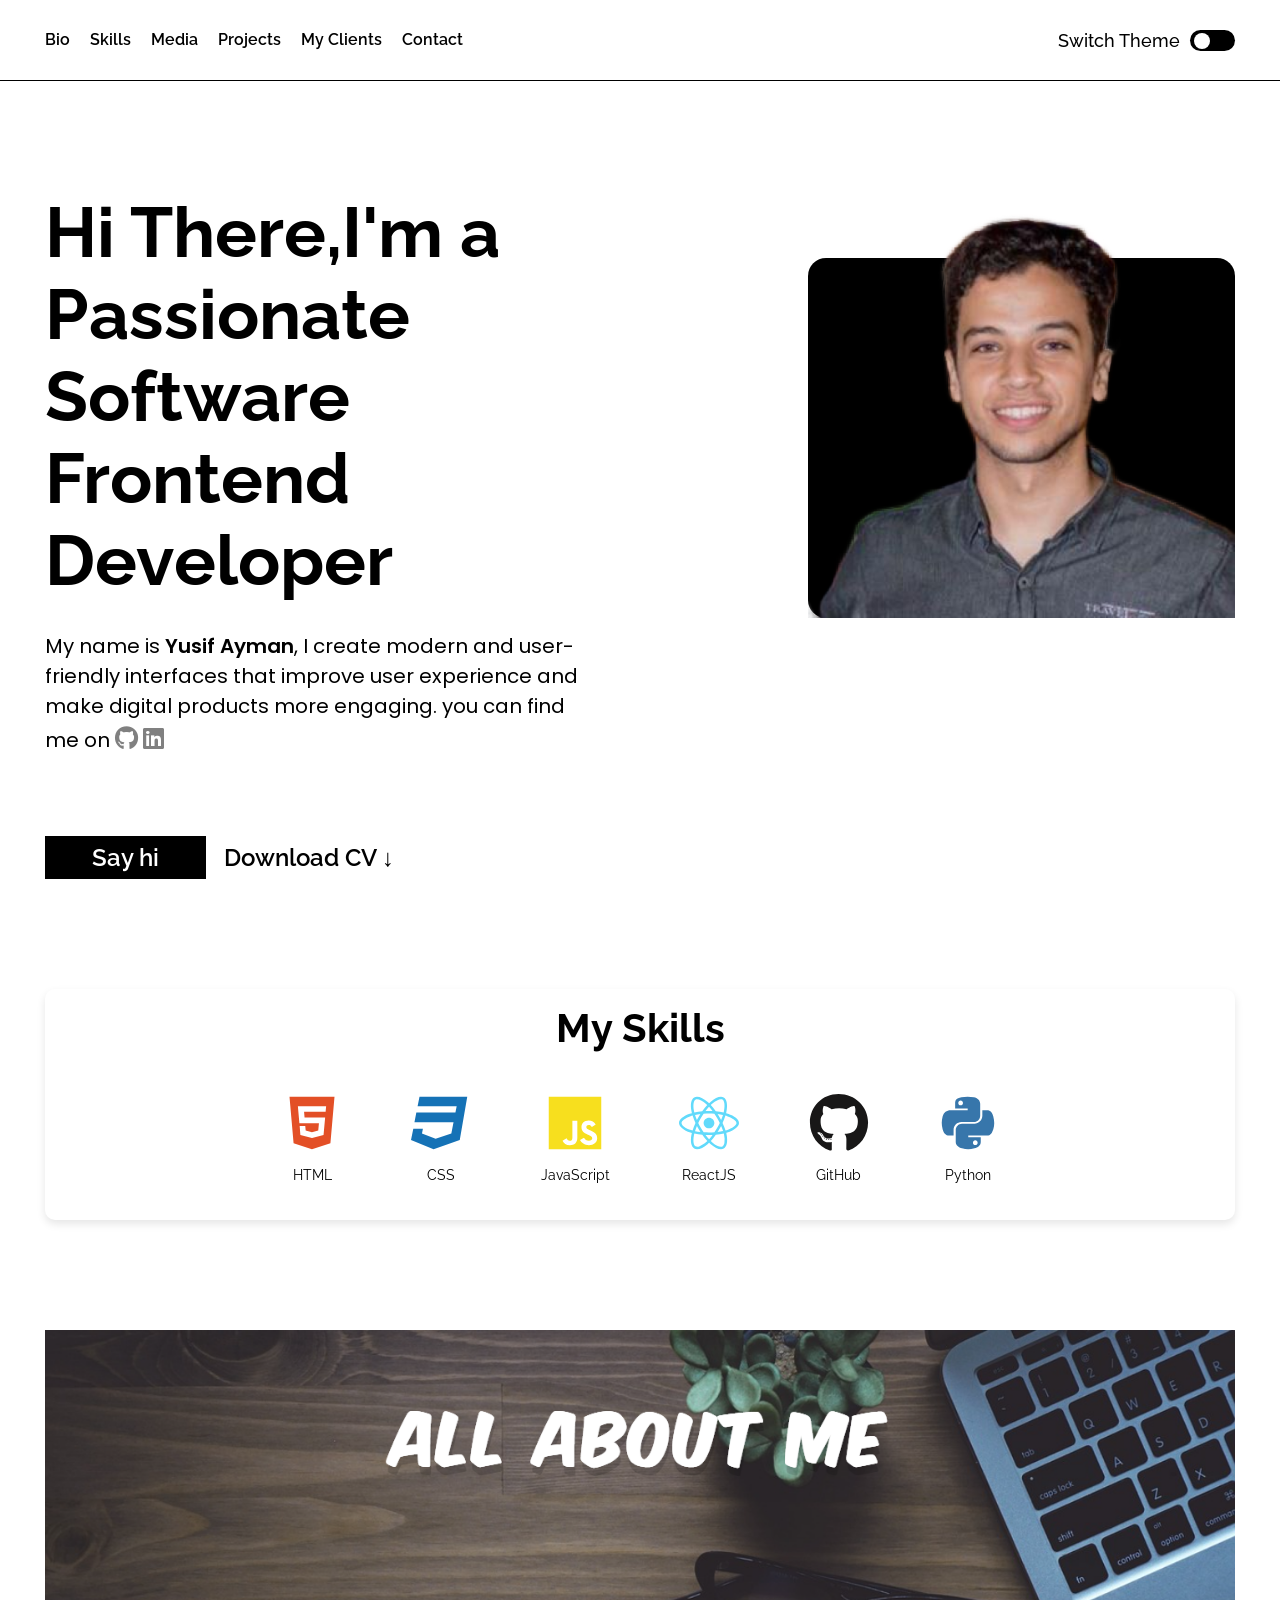
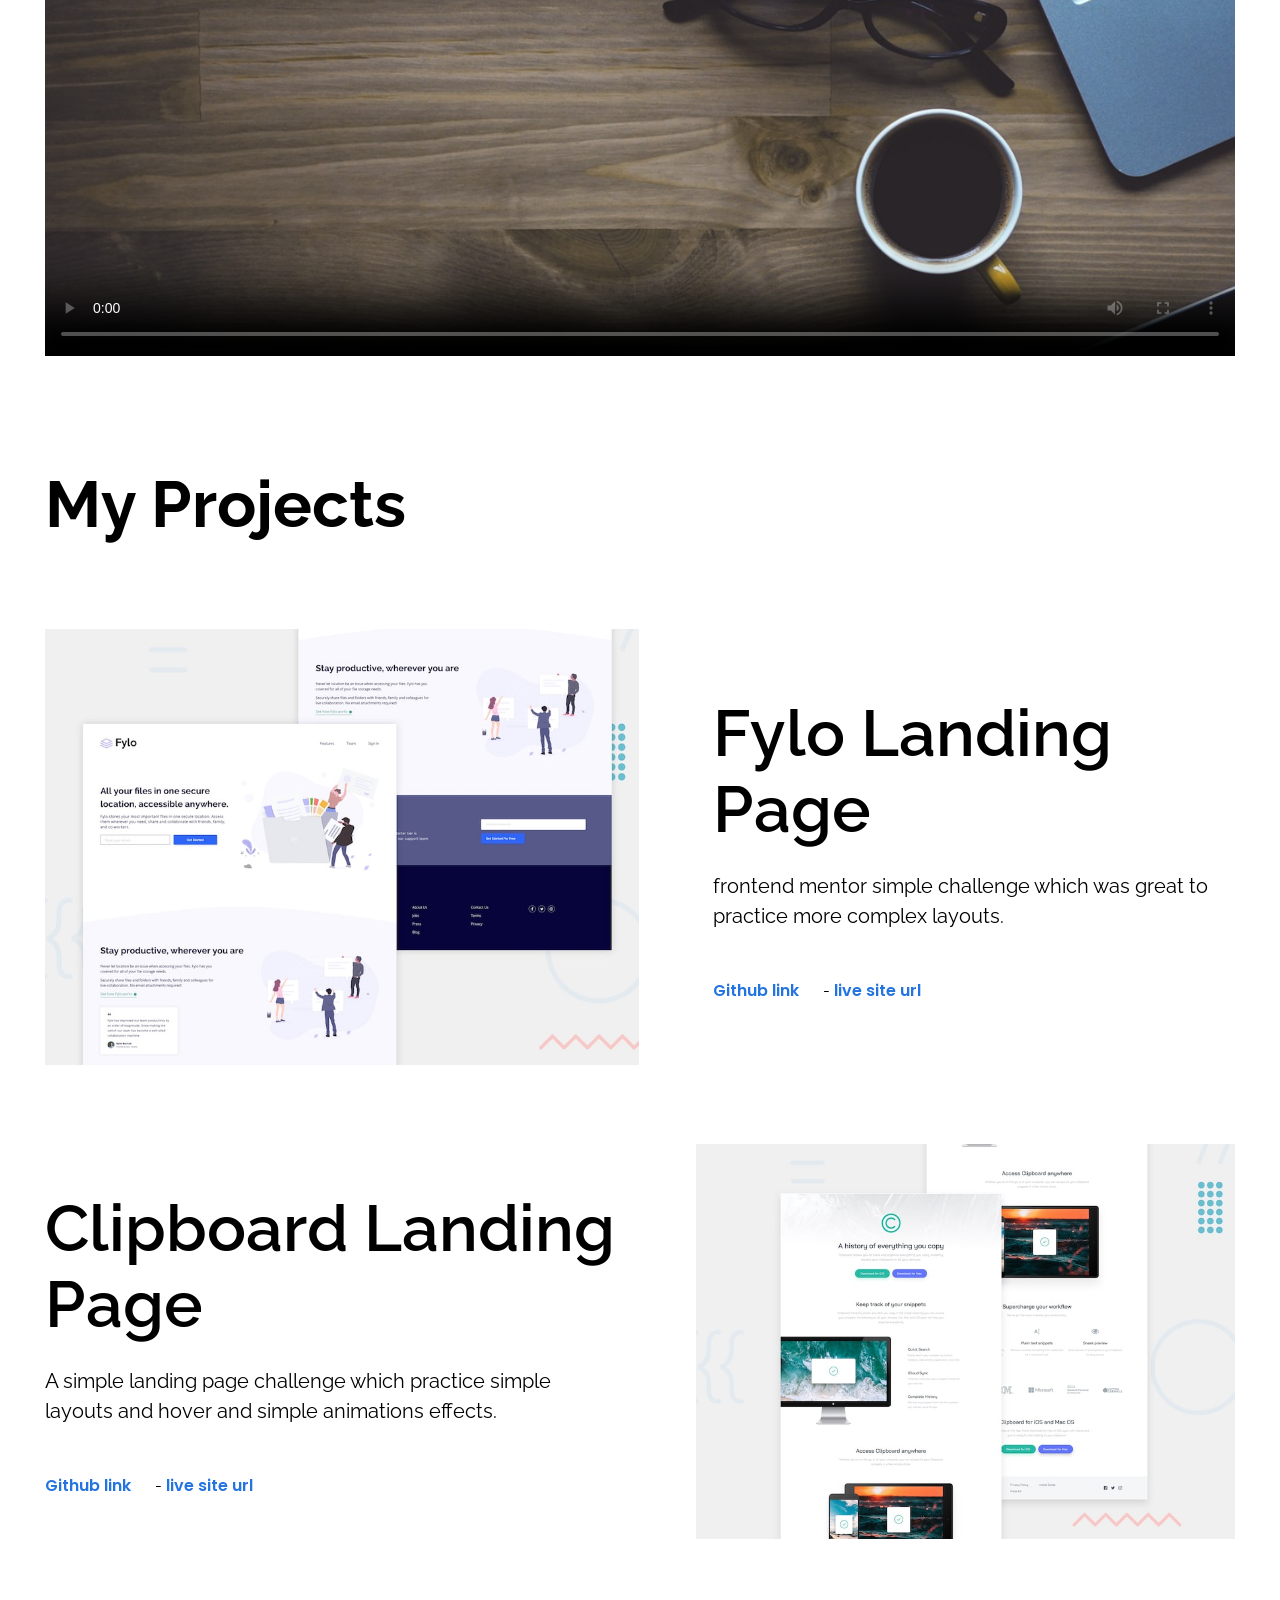
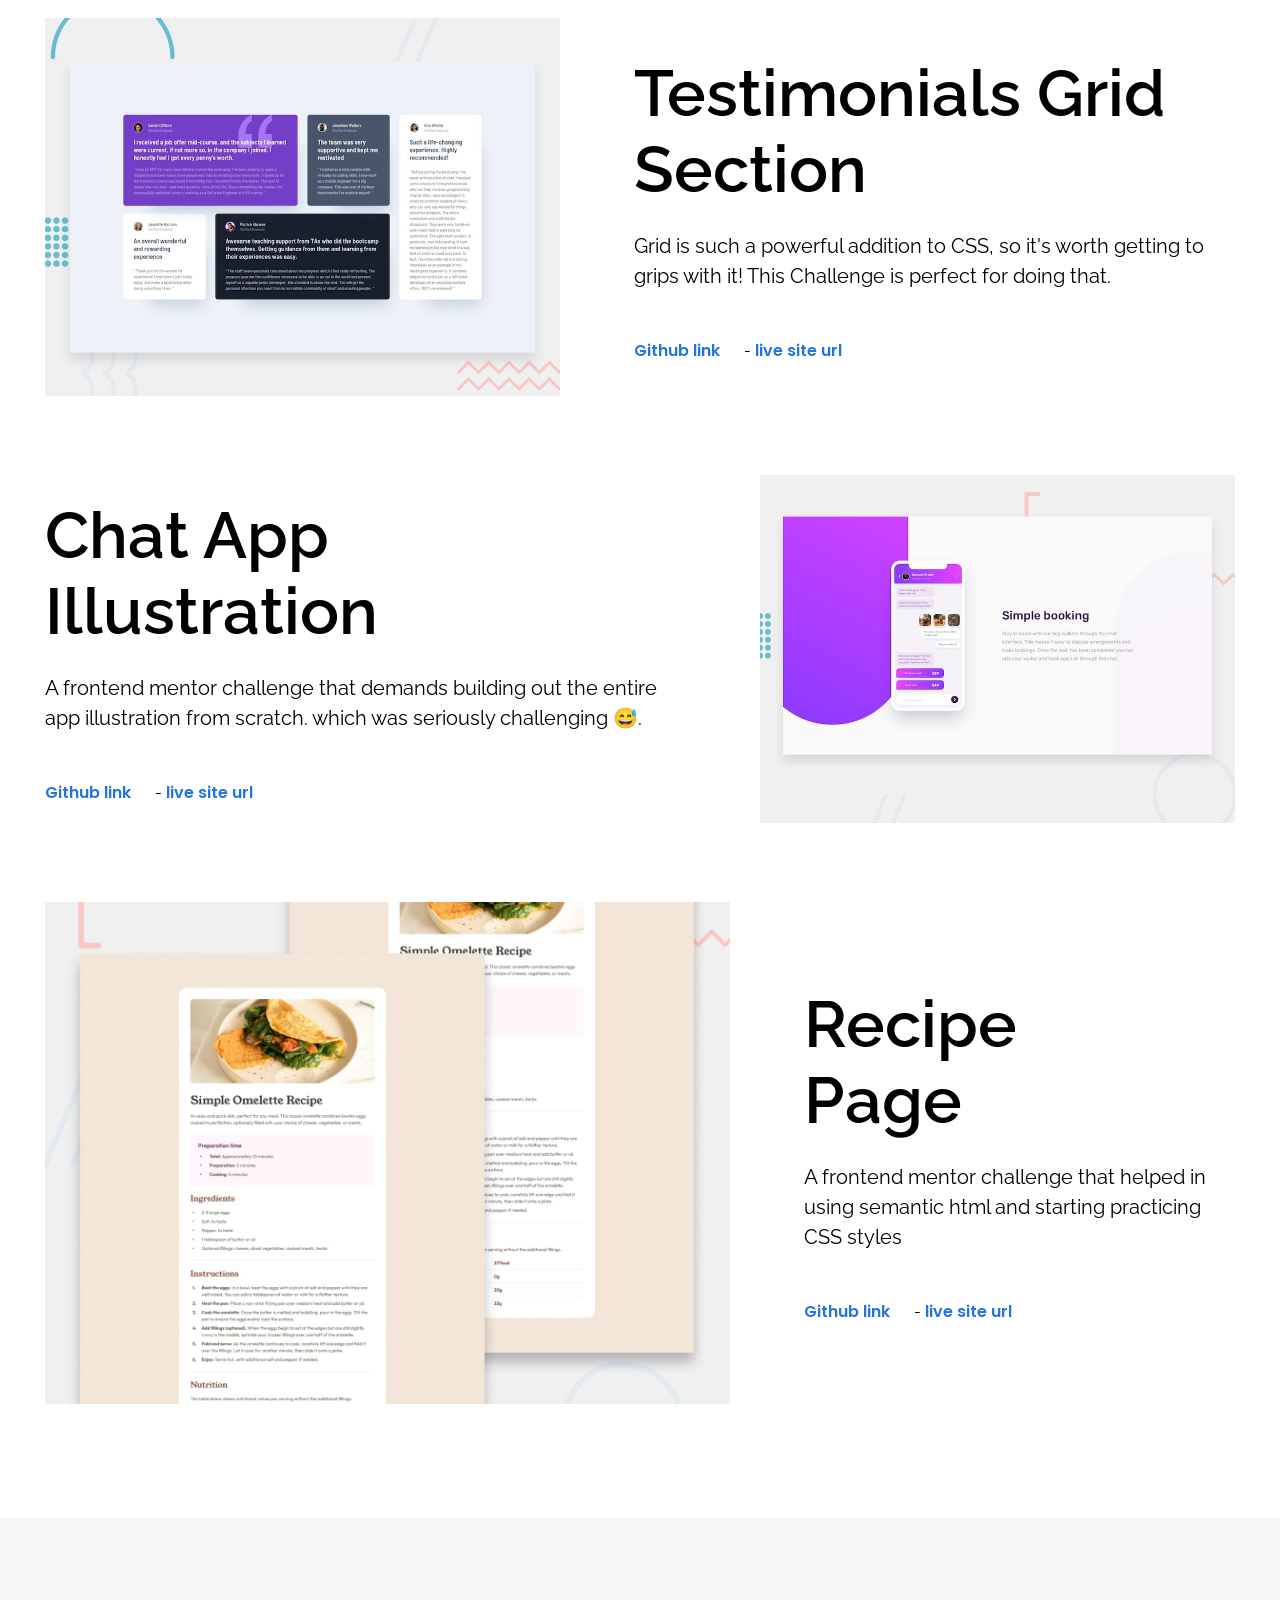
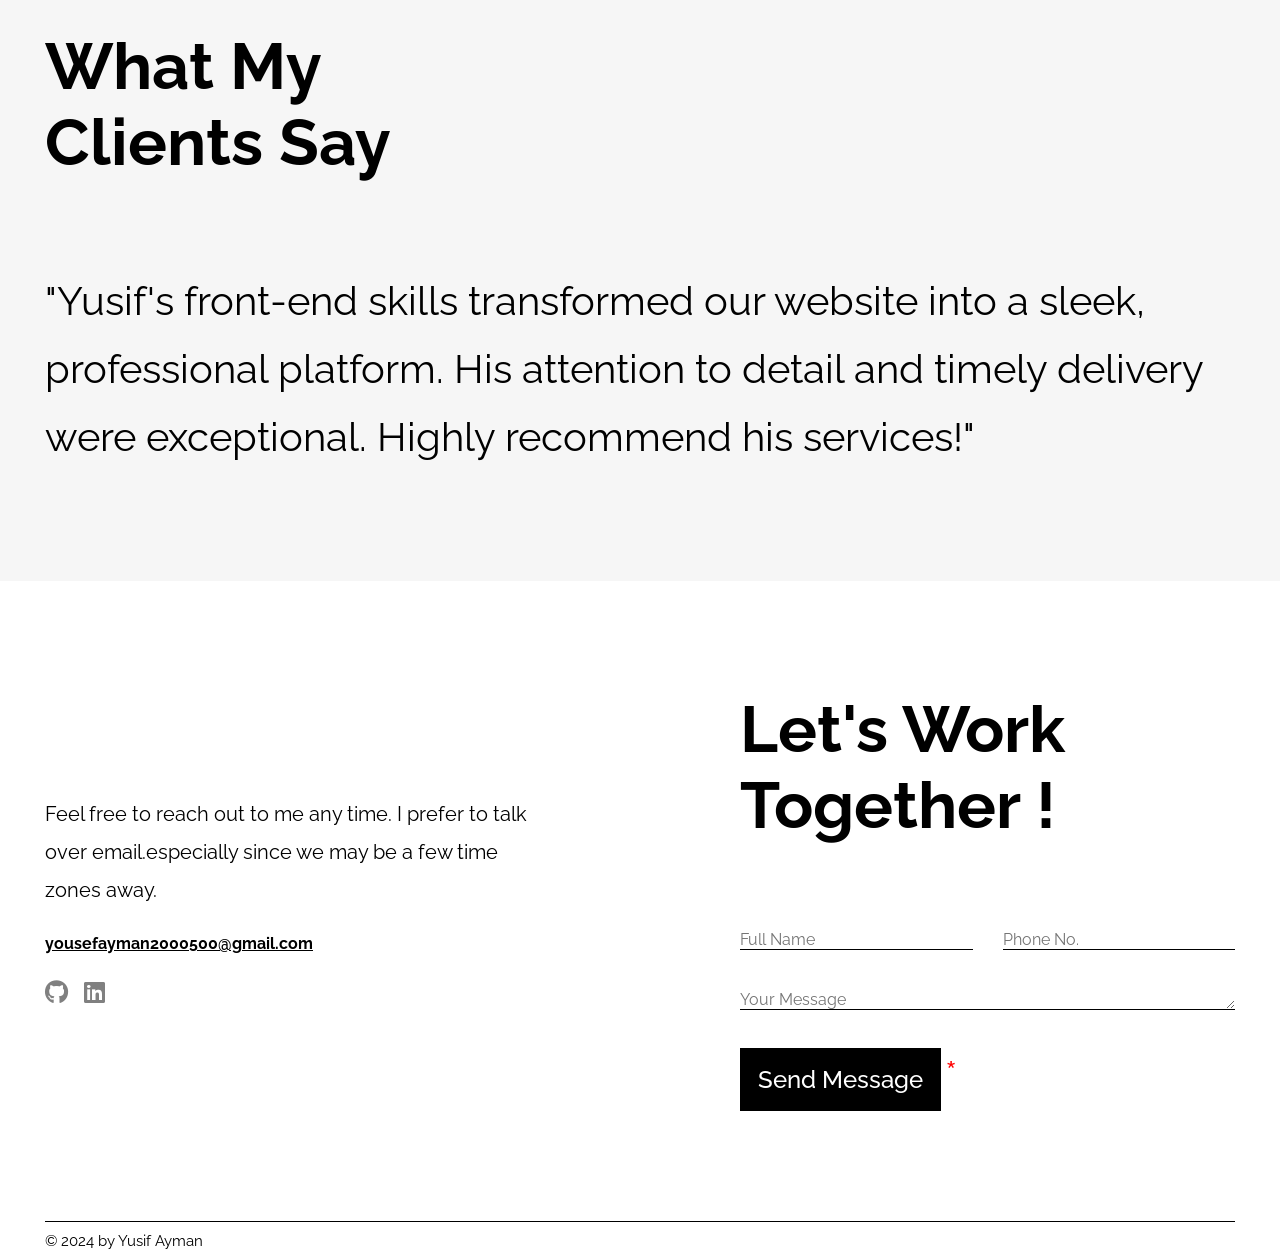
==== commit ac76bf75: "replacing the video" ====
--- a/index.html
+++ b/index.html
@@ -224,7 +224,7 @@
       <!-- Skills End -->
       <!-- Media Start -->
       <section id="media" class="media section">
-        <video class="media__video" poster="images/thumbnail.jpg" controls>
+        <video class="media__video" poster="images/thumbnail.png" controls>
           <source src="/video.mp4" type="video/mp4" />
           Your browser does not support the video tag.
         </video>
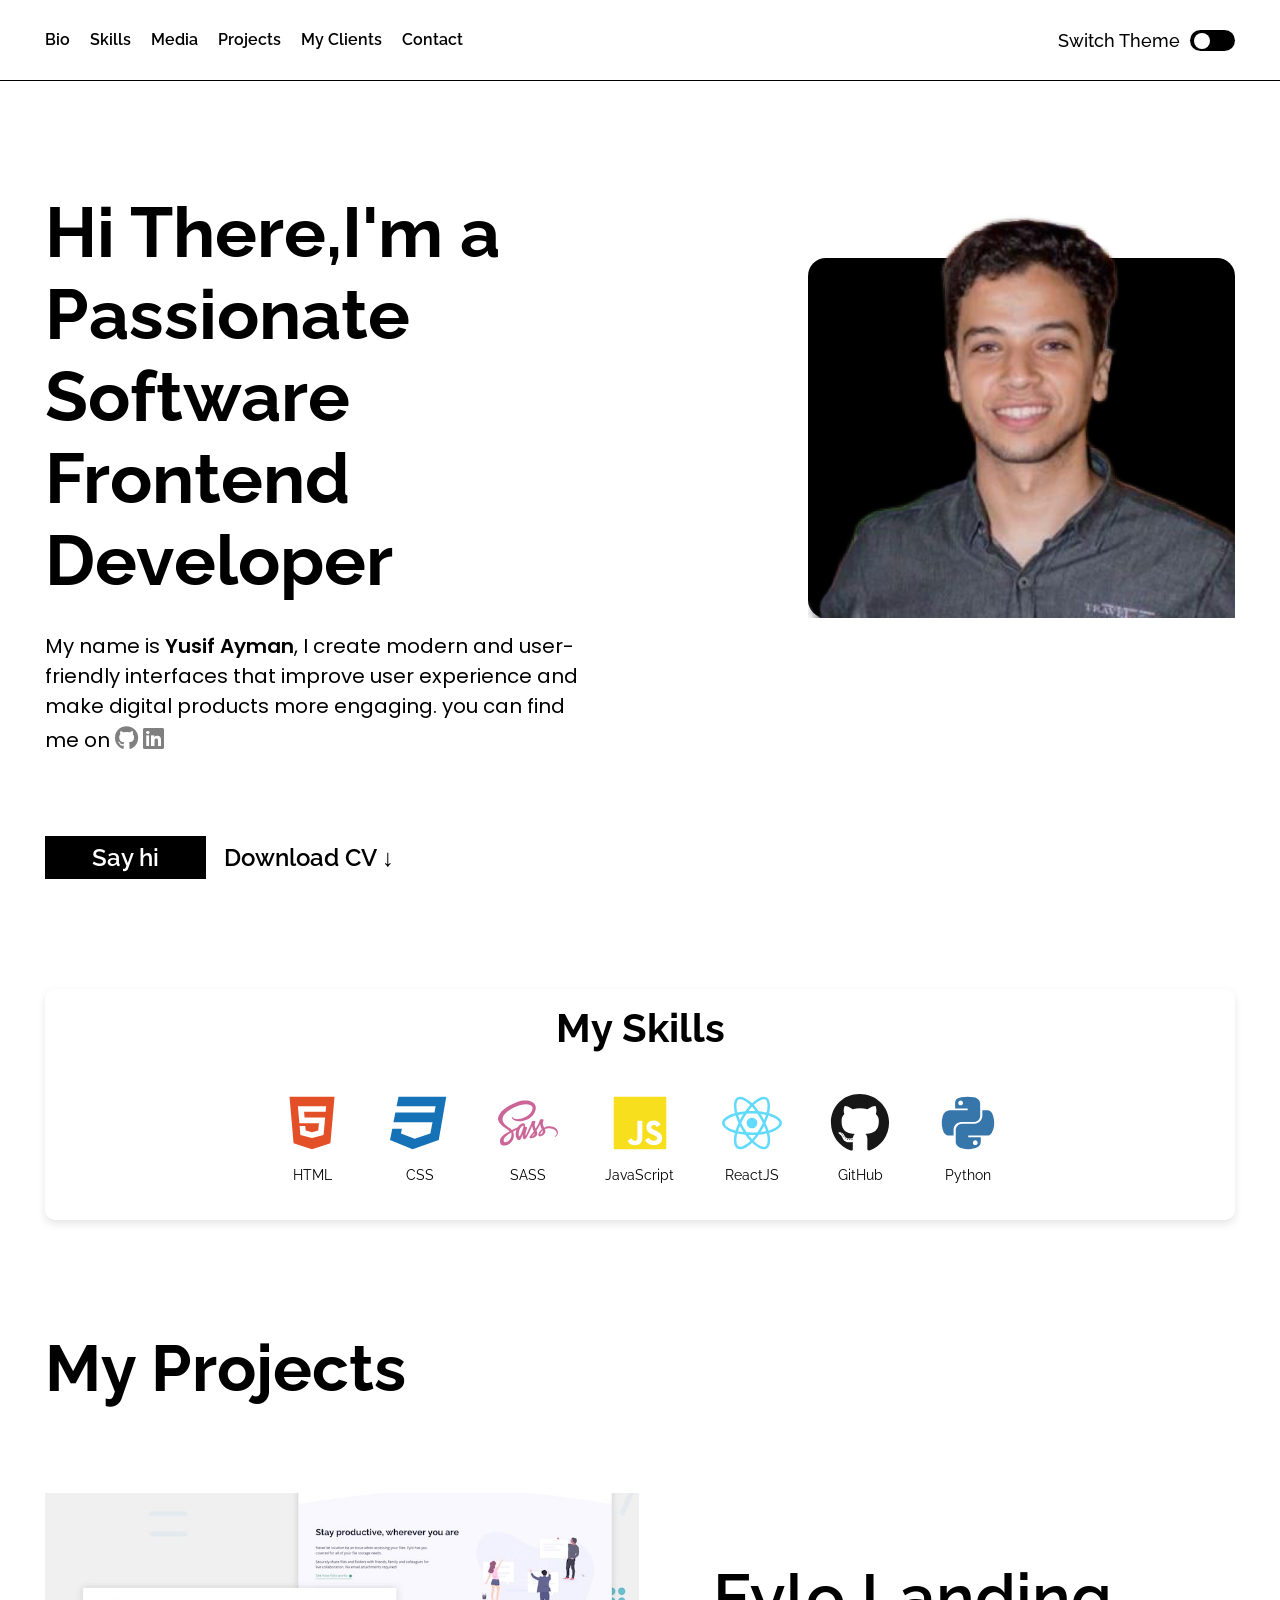
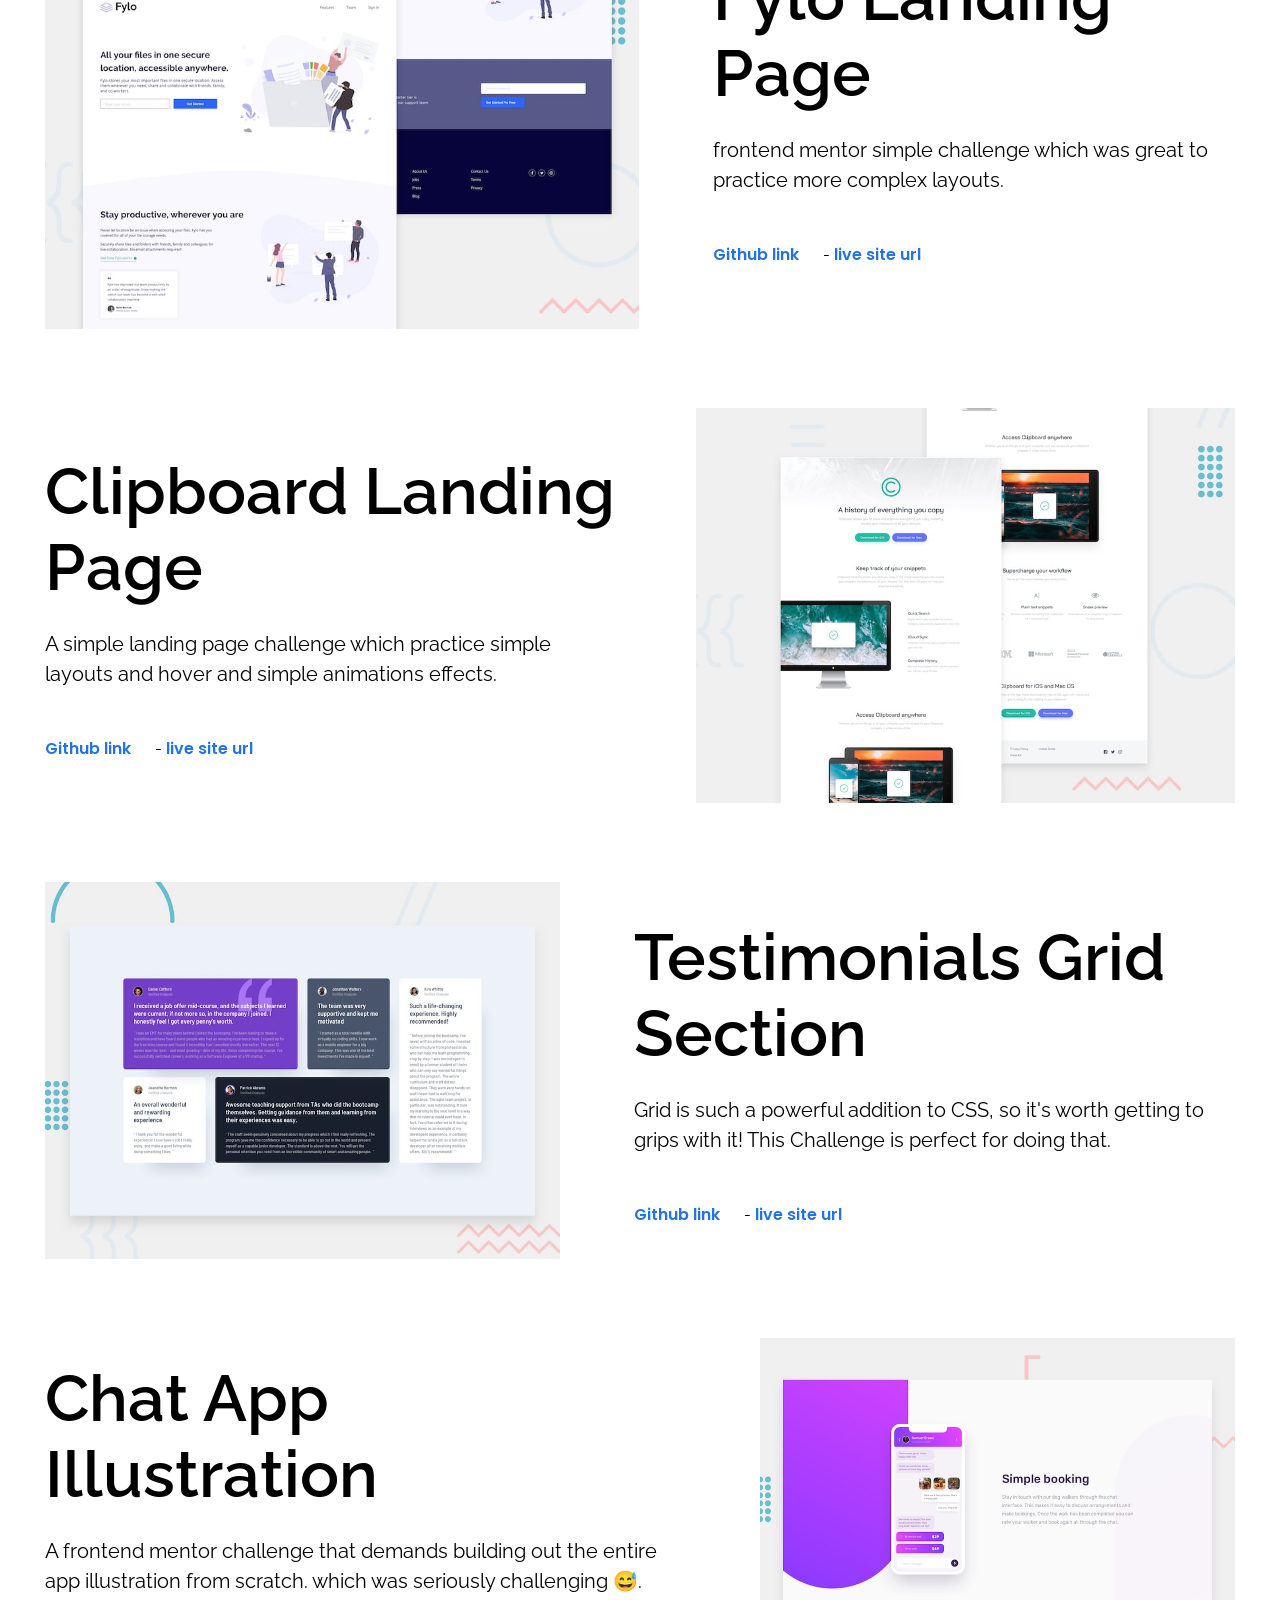
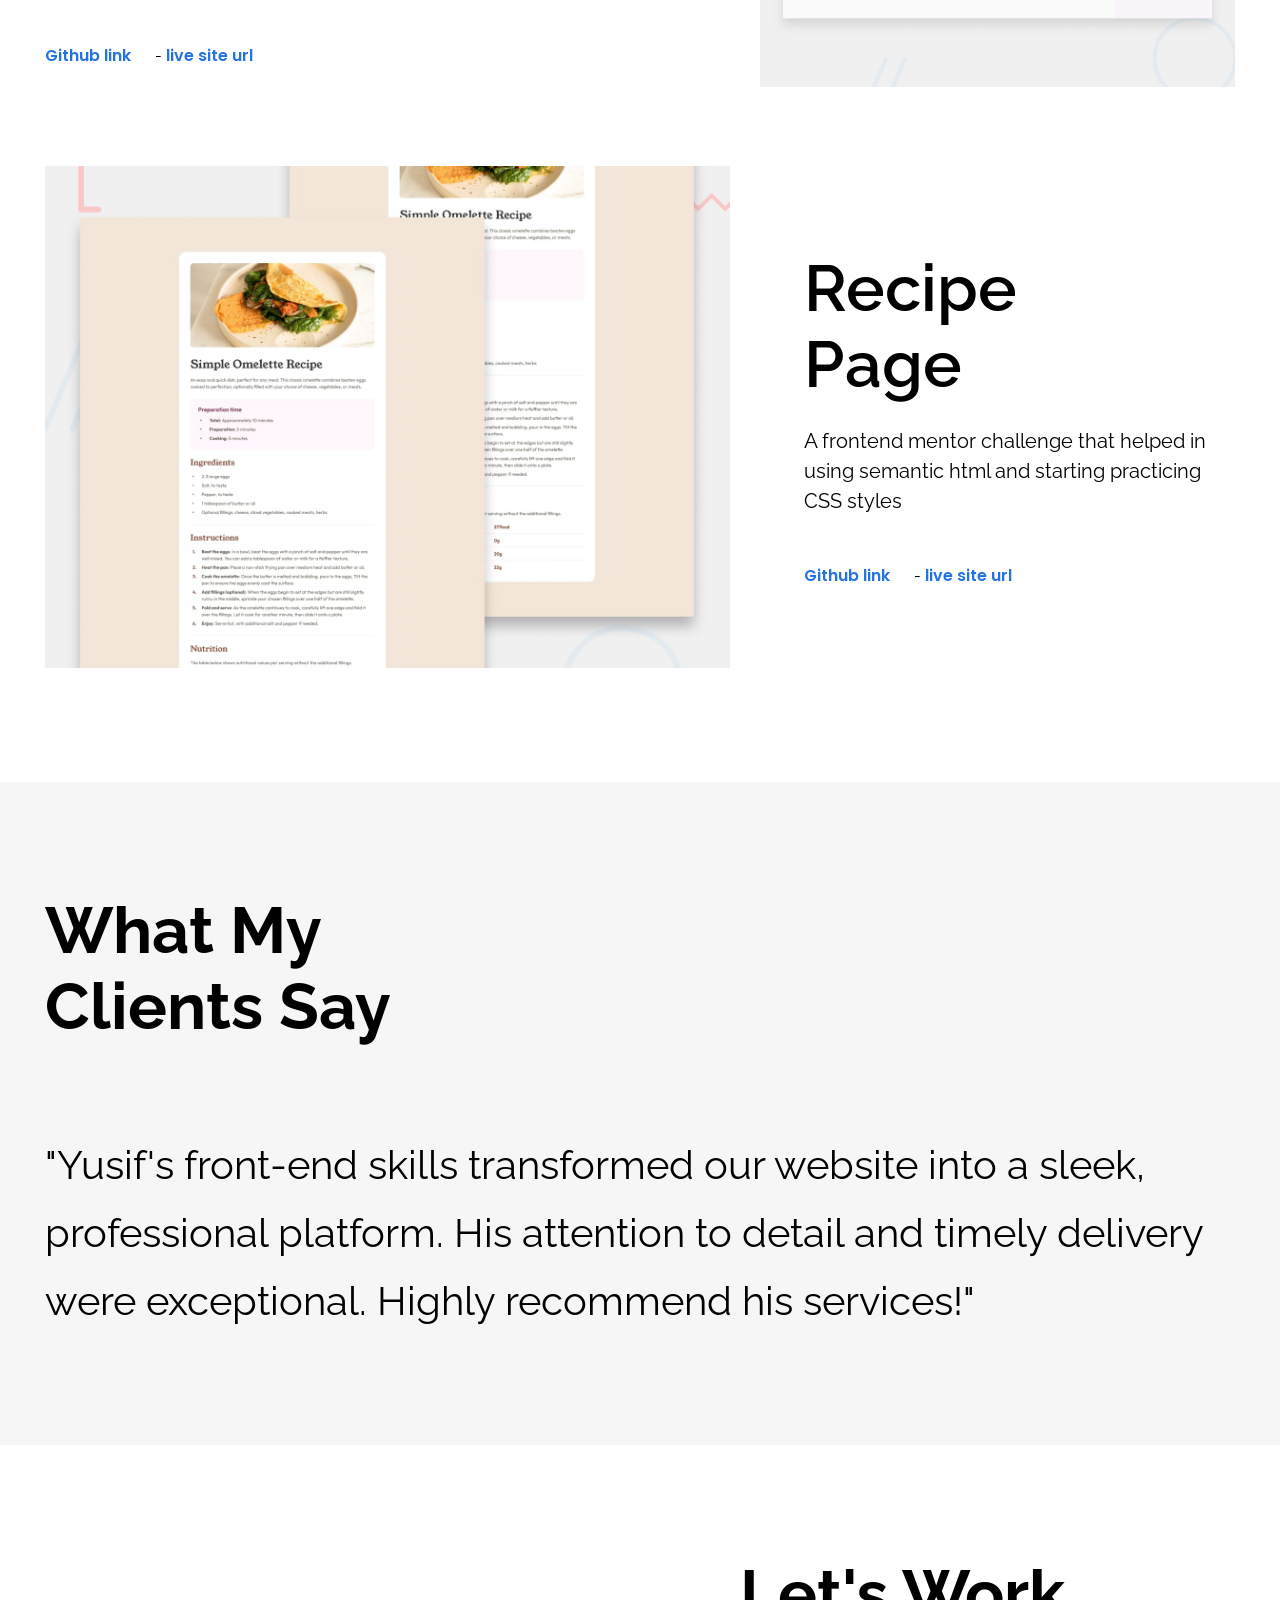
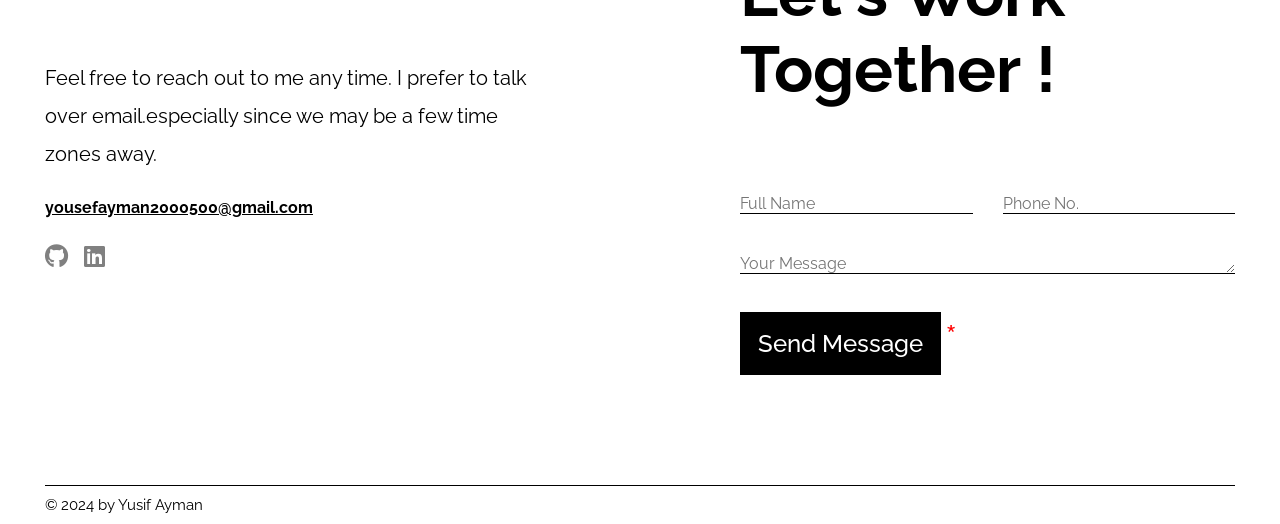
==== commit e4d16c4c: "adding the sass icon and removing the media section for now" ====
--- a/index.html
+++ b/index.html
@@ -3,6 +3,7 @@
   <head>
     <meta charset="UTF-8" />
     <meta name="viewport" content="width=device-width, initial-scale=1.0" />
+    <link rel="icon" type="image/x-icon" href="images/favicon.ico" />
     <!-- Google fonts  -->
     <link
       href="https://fonts.googleapis.com/css2?family=Poppins:wght@400;600&family=Raleway:wght@400;500;600;700&display=swap"
@@ -112,35 +113,7 @@
       </section>
       <!-- Bio End -->
       <!-- Skills Start -->
-      <!-- <section id="skills" class="skills section section--with-bg">
-        <h2 class="h2__heading">Skills</h2>
-        <ul class="skills__list">
-          <li class="skills__item">
-            <h2 class="skills__title">HTML</h2>
-            <span class="Skills__years">1 year</span>
-          </li>
-          <li class="skills__item">
-            <h2 class="skills__title">CSS</h2>
-            <span class="Skills__years">1 year</span>
-          </li>
-          <li class="skills__item">
-            <h2 class="skills__title">Javascript</h2>
-            <span class="Skills__years">1 year</span>
-          </li>
-          <li class="skills__item">
-            <h2 class="skills__title">React</h2>
-            <span class="Skills__years">1 year</span>
-          </li>
-          <li class="skills__item">
-            <h2 class="skills__title">Redux</h2>
-            <span class="Skills__years">1 year</span>
-          </li>
-          <li class="skills__item">
-            <h2 class="skills__title">React testing library</h2>
-            <span class="Skills__years">1 year</span>
-          </li>
-        </ul>
-      </section> -->
+
       <section id="skills" class="skills-section">
         <h2>My Skills</h2>
         <div class="skills">
@@ -173,6 +146,23 @@
           </div>
           <div class="skill">
             <svg
+              class="skill-sass"
+              xmlns="http://www.w3.org/2000/svg"
+              x="0px"
+              y="0px"
+              width="100"
+              height="100"
+              viewBox="0 0 50 50"
+            >
+              <path
+                d="M43.03,27.802c-1.747,0.009-3.261,0.429-4.53,1.054c-0.464-0.926-0.934-1.741-1.013-2.347 c-0.092-0.707-0.199-1.129-0.088-1.972c0.111-0.843,0.599-2.036,0.591-2.125c-0.007-0.089-0.109-0.518-1.117-0.526 c-1.008-0.007-1.87,0.194-1.972,0.46c-0.102,0.266-0.296,0.865-0.416,1.49c-0.177,0.914-2.012,4.174-3.055,5.879 c-0.341-0.666-0.631-1.252-0.691-1.716c-0.092-0.707-0.199-1.129-0.088-1.972c0.111-0.843,0.599-2.036,0.591-2.125 c-0.007-0.089-0.109-0.518-1.117-0.526c-1.008-0.007-1.87,0.194-1.972,0.46c-0.102,0.266-0.21,0.888-0.416,1.49 c-0.207,0.602-2.647,6.039-3.286,7.448c-0.326,0.718-0.609,1.295-0.809,1.689c-0.001-0.001-0.001-0.002-0.001-0.002 s-0.012,0.026-0.034,0.071c-0.171,0.335-0.273,0.521-0.273,0.521s0.001,0.003,0.003,0.007c-0.136,0.246-0.281,0.475-0.353,0.475 c-0.05,0-0.151-0.656,0.022-1.555c0.363-1.886,1.235-4.828,1.227-4.929c-0.004-0.052,0.162-0.564-0.57-0.833 c-0.711-0.26-0.965,0.174-1.03,0.175c-0.063,0.001-0.11,0.153-0.11,0.153s0.793-3.308-1.512-3.308c-1.44,0-3.436,1.576-4.42,3.004 c-0.62,0.338-1.948,1.063-3.357,1.837c-0.541,0.297-1.093,0.601-1.617,0.89c-0.036-0.039-0.071-0.079-0.108-0.118 c-2.794-2.981-7.958-5.089-7.739-9.096c0.08-1.457,0.586-5.293,9.924-9.946c7.649-3.812,13.773-2.763,14.831-0.438 c1.512,3.321-3.273,9.494-11.216,10.384c-3.027,0.339-4.62-0.834-5.017-1.271c-0.417-0.46-0.479-0.481-0.635-0.394 c-0.254,0.141-0.093,0.547,0,0.789c0.237,0.617,1.21,1.712,2.87,2.256c1.46,0.479,5.013,0.742,9.311-0.92 c4.813-1.862,8.571-7.041,7.468-11.37c-1.123-4.403-8.423-5.85-15.332-3.396c-4.112,1.461-8.563,3.754-11.764,6.747 c-3.806,3.56-4.412,6.658-4.162,7.952c0.889,4.6,7.228,7.595,9.767,9.815c-0.125,0.069-0.243,0.134-0.35,0.193 c-1.273,0.63-6.105,3.159-7.314,5.831c-1.371,3.031,0.218,5.206,1.271,5.499c3.26,0.907,6.606-0.725,8.404-3.407 c1.798-2.681,1.578-6.172,0.753-7.766c-0.01-0.02-0.022-0.039-0.032-0.059c0.329-0.195,0.664-0.392,0.996-0.587 c0.648-0.38,1.284-0.735,1.836-1.036c-0.309,0.846-0.535,1.86-0.653,3.325c-0.138,1.721,0.567,3.945,1.49,4.82 c0.406,0.385,0.895,0.394,1.205,0.394c1.074,0,1.564-0.893,2.103-1.95c0.662-1.296,1.249-2.804,1.249-2.804 s-0.737,4.075,1.271,4.075c0.731,0,1.467-0.949,1.795-1.432c0.001,0.005,0.001,0.008,0.001,0.008s0.019-0.031,0.056-0.095 c0.076-0.116,0.119-0.19,0.119-0.19s0.002-0.008,0.004-0.021c0.294-0.51,0.946-1.674,1.924-3.594 c1.263-2.48,2.475-5.586,2.475-5.586s0.113,0.76,0.482,2.015c0.217,0.739,0.679,1.556,1.043,2.339 c-0.293,0.407-0.473,0.64-0.473,0.64s0.002,0.004,0.005,0.012c-0.234,0.311-0.497,0.646-0.772,0.974 c-0.997,1.188-2.185,2.544-2.344,2.936c-0.187,0.461-0.143,0.801,0.219,1.073c0.264,0.199,0.735,0.23,1.227,0.197 c0.896-0.06,1.527-0.283,1.838-0.418c0.485-0.171,1.05-0.441,1.58-0.831c0.978-0.719,1.568-1.748,1.512-3.111 c-0.031-0.751-0.271-1.495-0.574-2.198c0.089-0.128,0.178-0.256,0.267-0.387c1.542-2.255,2.738-4.732,2.738-4.732 s0.113,0.76,0.482,2.015c0.187,0.636,0.556,1.329,0.887,2.009c-1.45,1.178-2.349,2.547-2.662,3.445 c-0.577,1.661-0.125,2.414,0.723,2.585c0.384,0.078,0.927-0.098,1.335-0.271c0.508-0.168,1.118-0.449,1.688-0.868 c0.978-0.719,1.919-1.726,1.862-3.089c-0.026-0.62-0.194-1.236-0.422-1.828c1.229-0.512,2.821-0.797,4.848-0.56 c4.349,0.508,5.202,3.223,5.039,4.359c-0.163,1.137-1.075,1.761-1.38,1.95c-0.305,0.189-0.398,0.254-0.372,0.394 c0.037,0.204,0.178,0.196,0.438,0.152c0.358-0.06,2.283-0.924,2.366-3.022C50.102,30.703,47.55,27.778,43.03,27.802z M9.512,39.102 c-1.44,1.571-3.453,2.165-4.316,1.665c-0.932-0.54-0.563-2.854,1.205-4.521c1.077-1.016,2.468-1.952,3.391-2.529 c0.21-0.126,0.518-0.312,0.893-0.537c0.062-0.035,0.097-0.055,0.097-0.055l-0.001-0.002c0.072-0.043,0.147-0.088,0.223-0.134 C11.647,35.363,11.024,37.453,9.512,39.102z M20.005,31.968c-0.502,1.223-1.552,4.352-2.191,4.184 c-0.549-0.144-0.883-2.523-0.11-4.863c0.389-1.178,1.22-2.586,1.709-3.133c0.786-0.879,1.652-1.167,1.862-0.81 C21.544,27.8,20.32,31.201,20.005,31.968z M28.675,36.105c-0.213,0.111-0.408,0.181-0.498,0.127 c-0.067-0.04,0.088-0.186,0.088-0.186s1.084-1.167,1.512-1.698c0.248-0.309,0.537-0.676,0.85-1.086 c0.003,0.041,0.004,0.082,0.004,0.122C30.627,34.782,29.277,35.725,28.675,36.105z M35.354,34.582 c-0.159-0.113-0.132-0.478,0.389-1.614c0.205-0.446,0.672-1.198,1.485-1.916c0.094,0.295,0.152,0.578,0.15,0.842 C37.367,33.653,36.112,34.31,35.354,34.582z"
+              ></path>
+            </svg>
+            <p>SASS</p>
+          </div>
+
+          <div class="skill">
+            <svg
               class="skill-javascript"
               xmlns="http://www.w3.org/2000/svg"
               viewBox="0 0 448 512"
@@ -223,12 +213,12 @@
       </section>
       <!-- Skills End -->
       <!-- Media Start -->
-      <section id="media" class="media section">
+      <!-- <section id="media" class="media section">
         <video class="media__video" poster="images/thumbnail.png" controls>
           <source src="/video.mp4" type="video/mp4" />
           Your browser does not support the video tag.
         </video>
-      </section>
+      </section> -->
       <!-- Media End -->
       <!-- Projects Start -->
       <section id="projects" class="projects section">
--- a/styles/style.css
+++ b/styles/style.css
@@ -40,6 +40,7 @@
   --color-reactjs: #61dafb;
   --color-github: #181717;
   --color-python: #3776ab;
+  --color-scss: #cc6699;
 }
 
 * {
@@ -410,6 +411,10 @@
 
 .skill-python {
   fill: var(--color-python);
+}
+
+.skill-sass {
+  fill: var(--color-scss);
 }
 
 .media {
@@ -567,6 +572,7 @@
   --color-reactjs: #00d8ff;
   --color-github: #f5f5f5;
   --color-python: #4b8bbe;
+  --color-scss: #ff66cc;
 }
 
 @media (max-width: 1000px) {
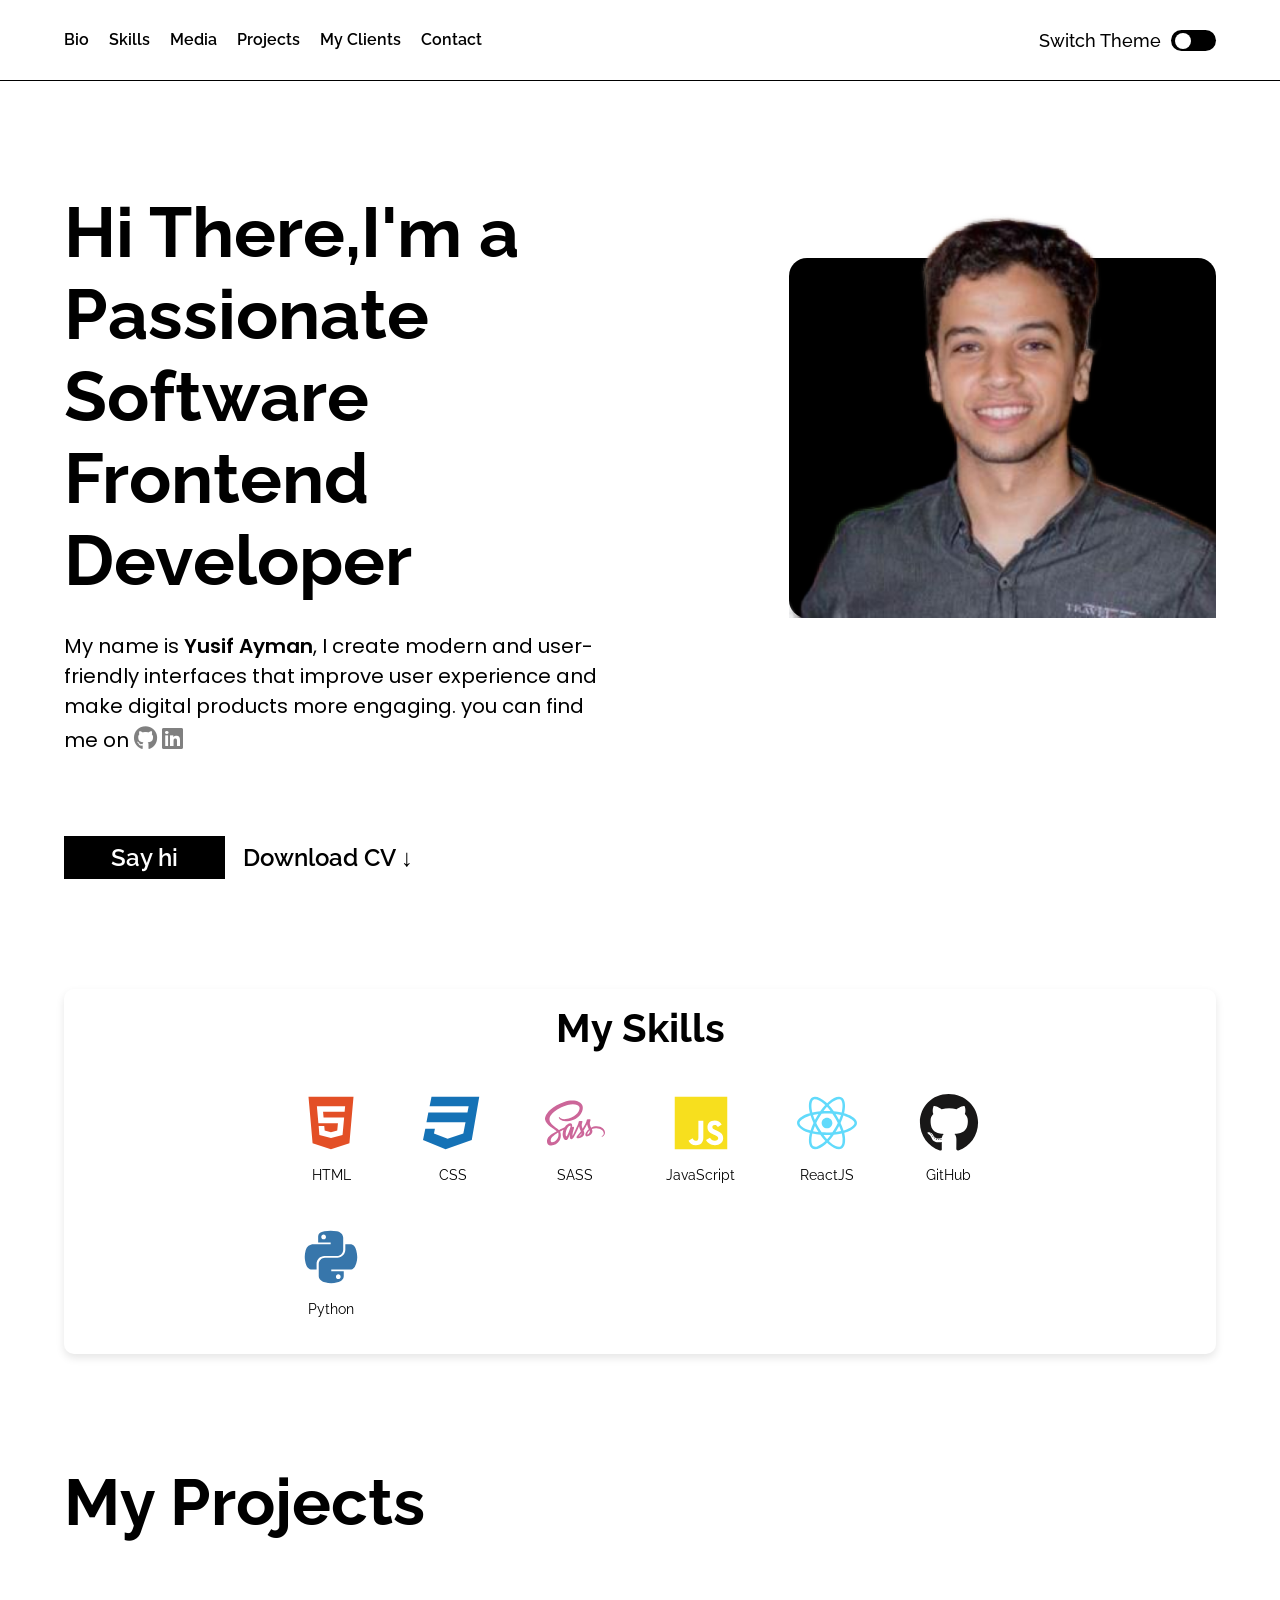
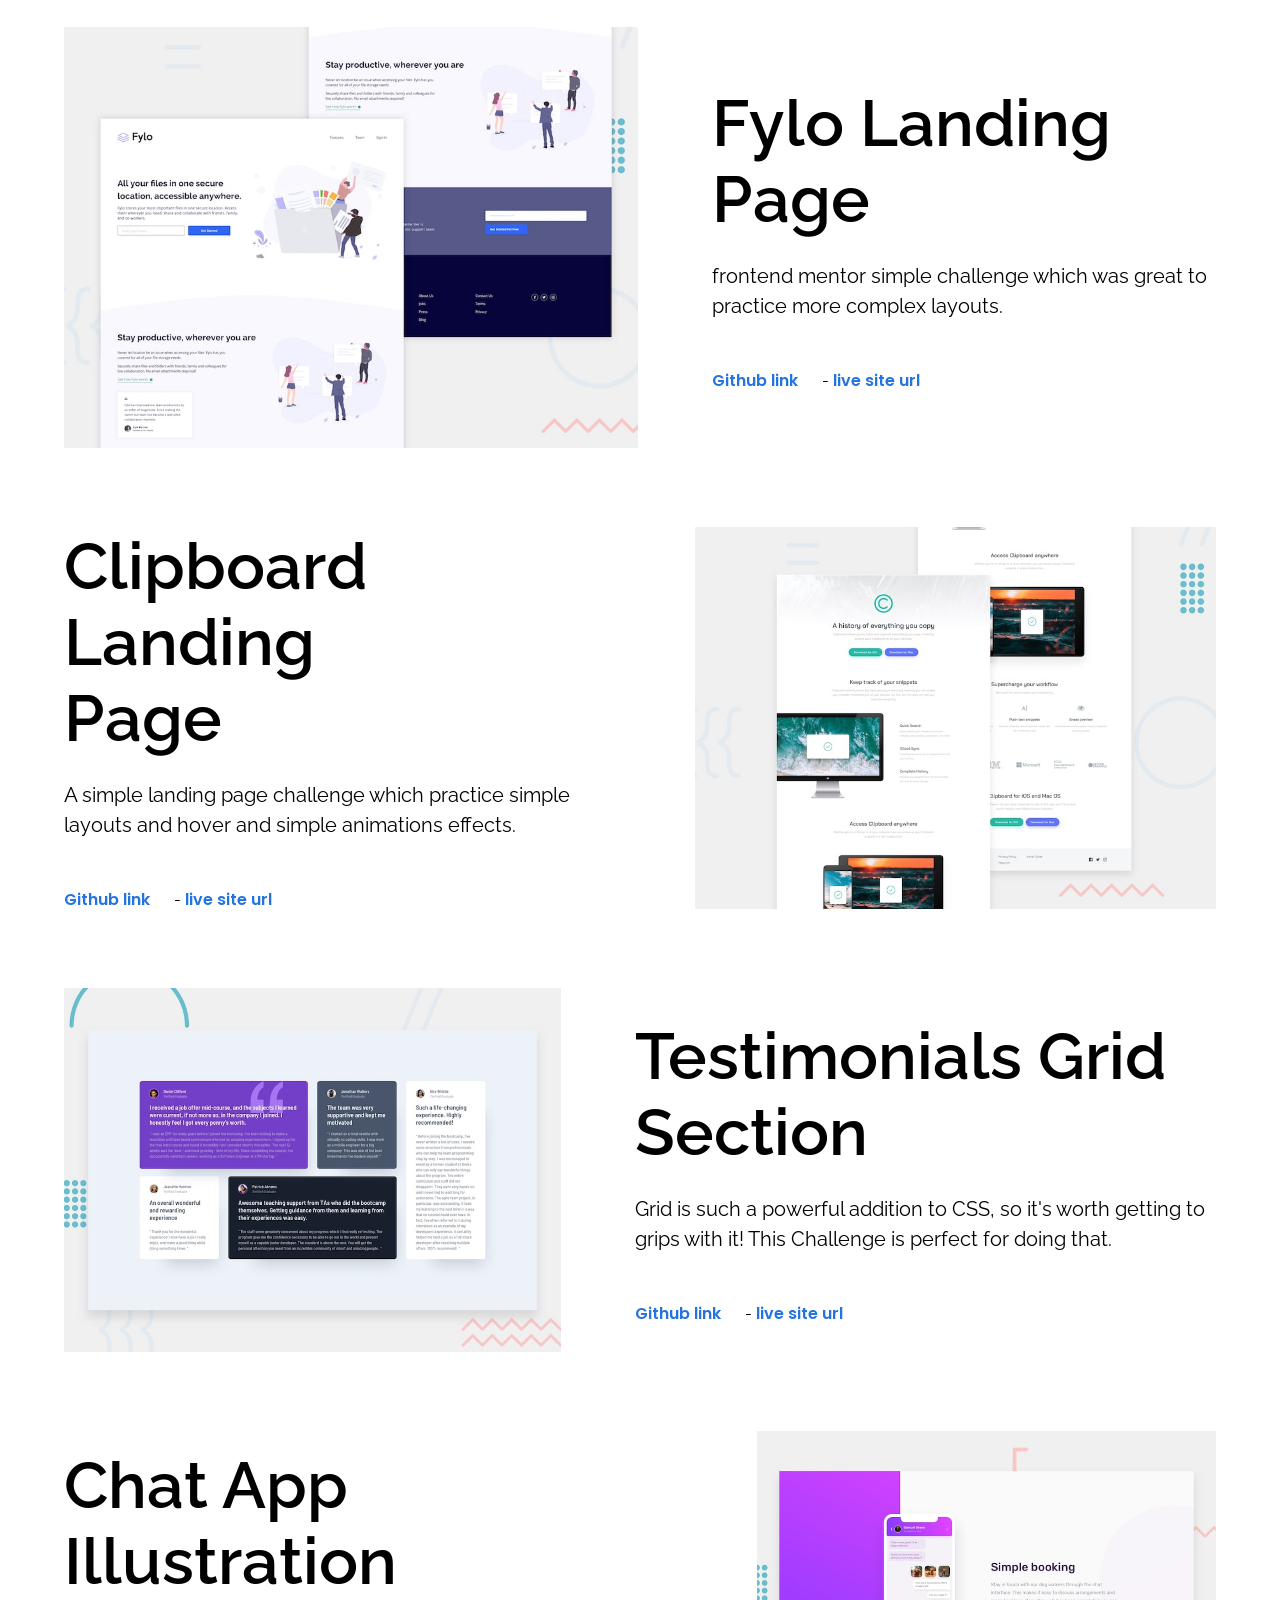
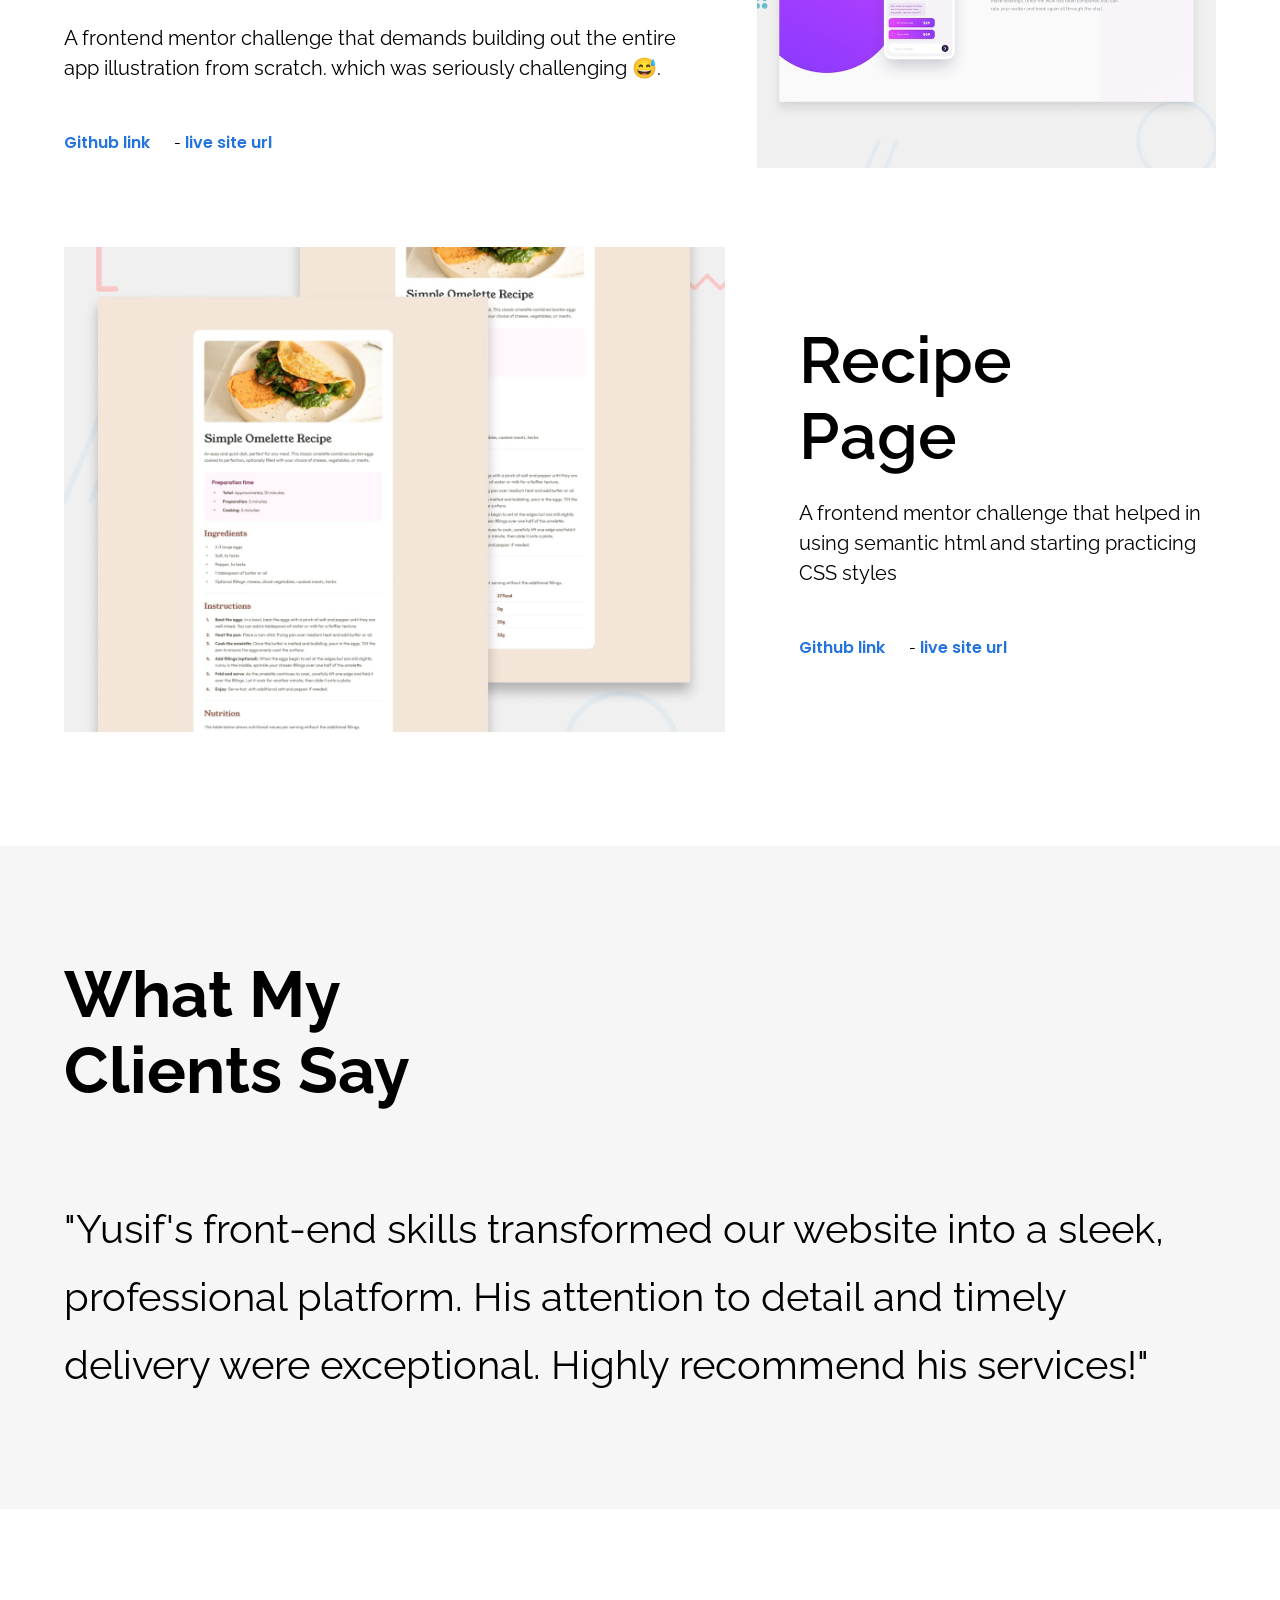
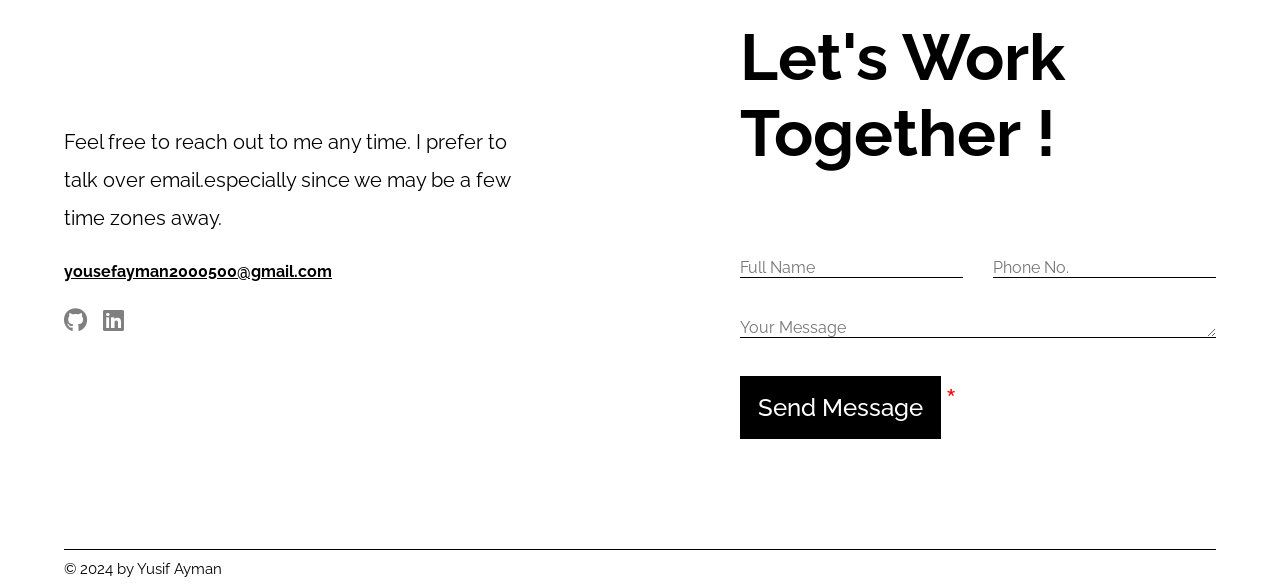
==== commit 68a5e20d: "fixing the testimonials background bug" ====
--- a/index.html
+++ b/index.html
@@ -115,7 +115,7 @@
       <!-- Skills Start -->
 
       <section id="skills" class="skills-section">
-        <h2>My Skills</h2>
+        <h2 class="h2__heading">My Skills</h2>
         <div class="skills">
           <div class="skill">
             <svg
--- a/styles/style.css
+++ b/styles/style.css
@@ -121,7 +121,7 @@
 .section--with-bg::before {
   content: "";
   position: absolute;
-  width: 100vw; /*  To make it take the full width  */
+  width: 120%;
   height: 100%;
   background-color: var(--color-grey);
   justify-self: center;
@@ -139,8 +139,7 @@
   display: grid;
   row-gap: 11rem;
   margin: 0 auto;
-  max-width: calc(var(--container-width) + var(--gutter) + var(--gutter));
-  padding-inline: var(--gutter);
+  max-width: 90%;
 }
 
 .video__loop {
@@ -592,8 +591,8 @@
     justify-self: center;
     margin-bottom: 4rem;
   }
-  .skills__list {
-    grid-template-columns: repeat(2, 1fr);
+  .bio-data {
+    text-align: center;
   }
   .project__data {
     flex-direction: column;
@@ -622,6 +621,9 @@
 @media (max-width: 576px) {
   .header {
     padding: 0;
+  }
+  .header::before {
+    max-height: 100%;
   }
   .burger-menu {
     display: flex;
@@ -649,8 +651,8 @@
   .navigation {
     position: absolute;
     background-color: var(--color-background);
-    width: 100vw;
-    padding: 3rem 0;
+    padding: 1.5rem 0;
+    min-width: 100%;
     border-bottom: 0.1rem solid var(--color-text);
     top: 0;
     z-index: -2;
@@ -673,4 +675,19 @@
     display: flex;
     justify-content: space-around;
   }
+}
+@media (max-width: 500px) {
+  .container {
+    min-width: 95%;
+  }
+  .header {
+    min-width: 100%;
+  }
+  .header::before {
+    padding: 0 0.5rem;
+    min-width: 110%;
+  }
+  .navigation {
+    padding: 2.2rem 0.5rem;
+  }
 }/*# sourceMappingURL=style.css.map */
